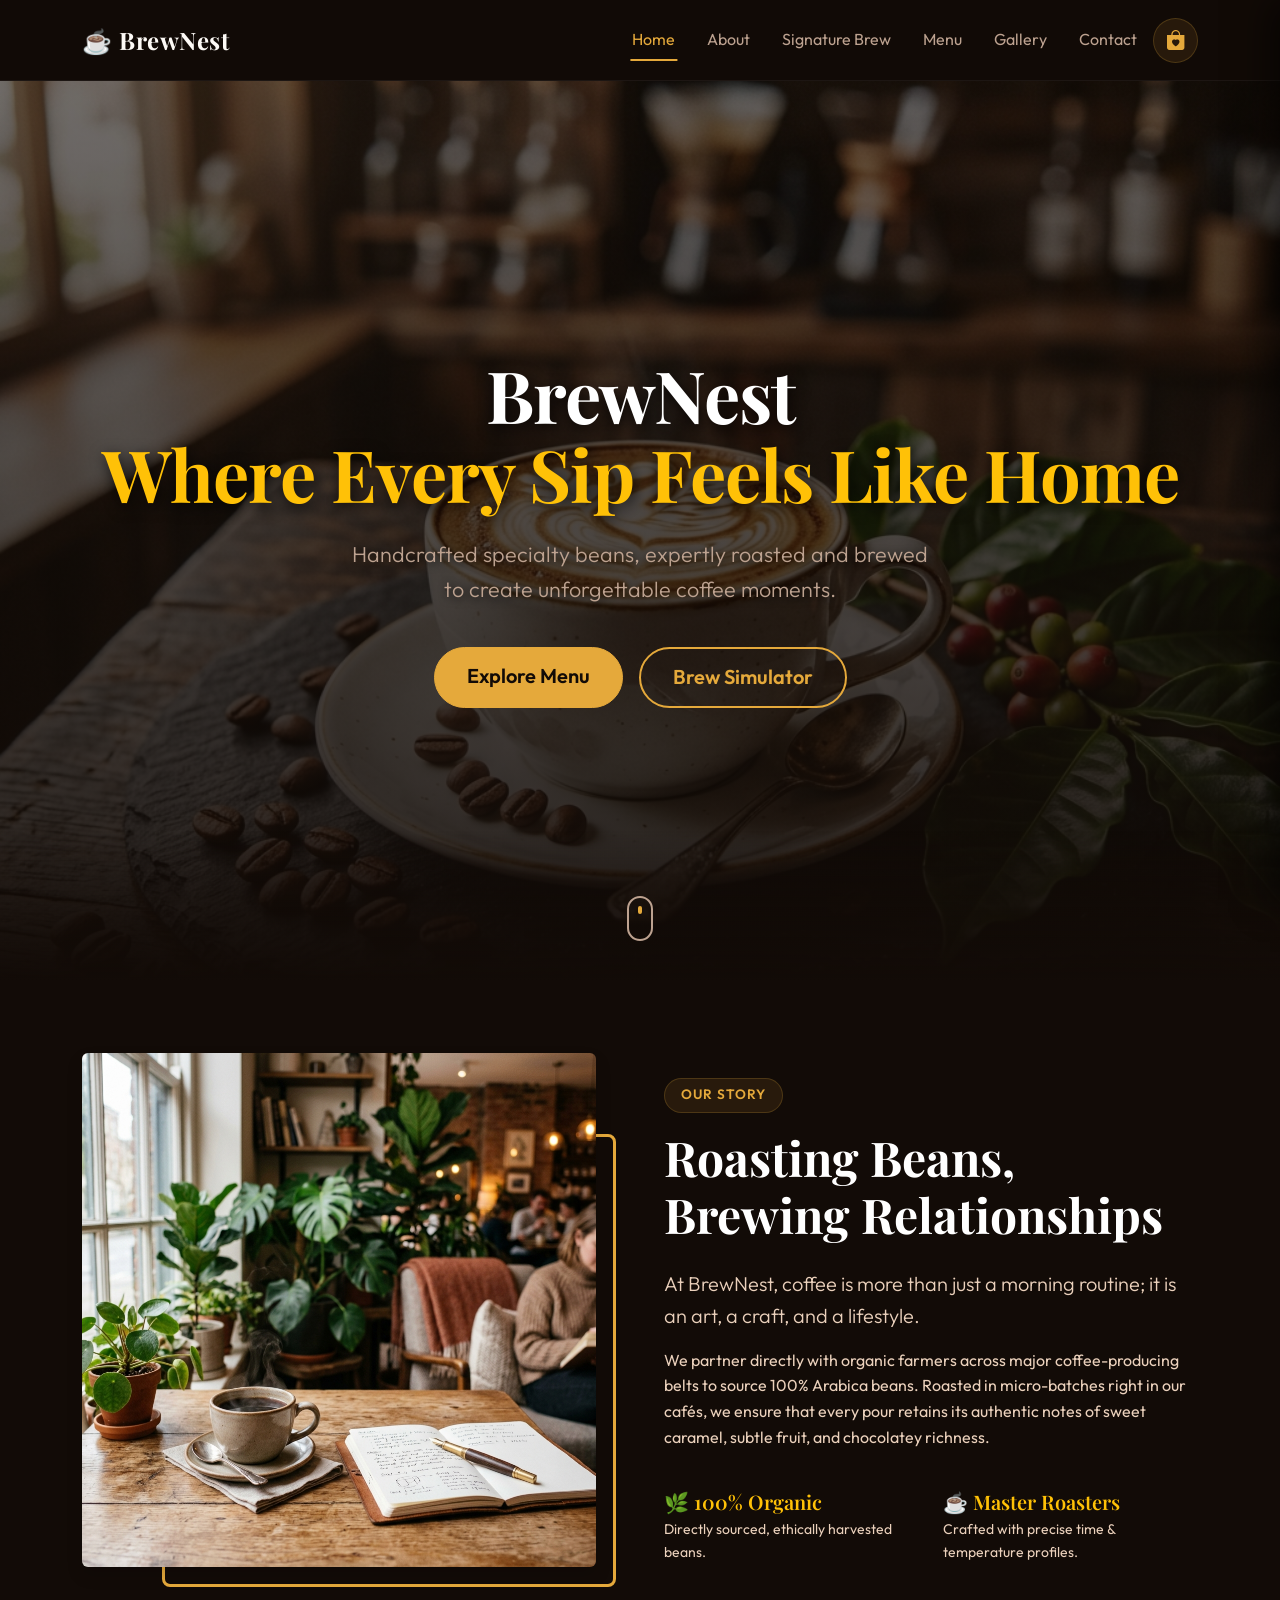
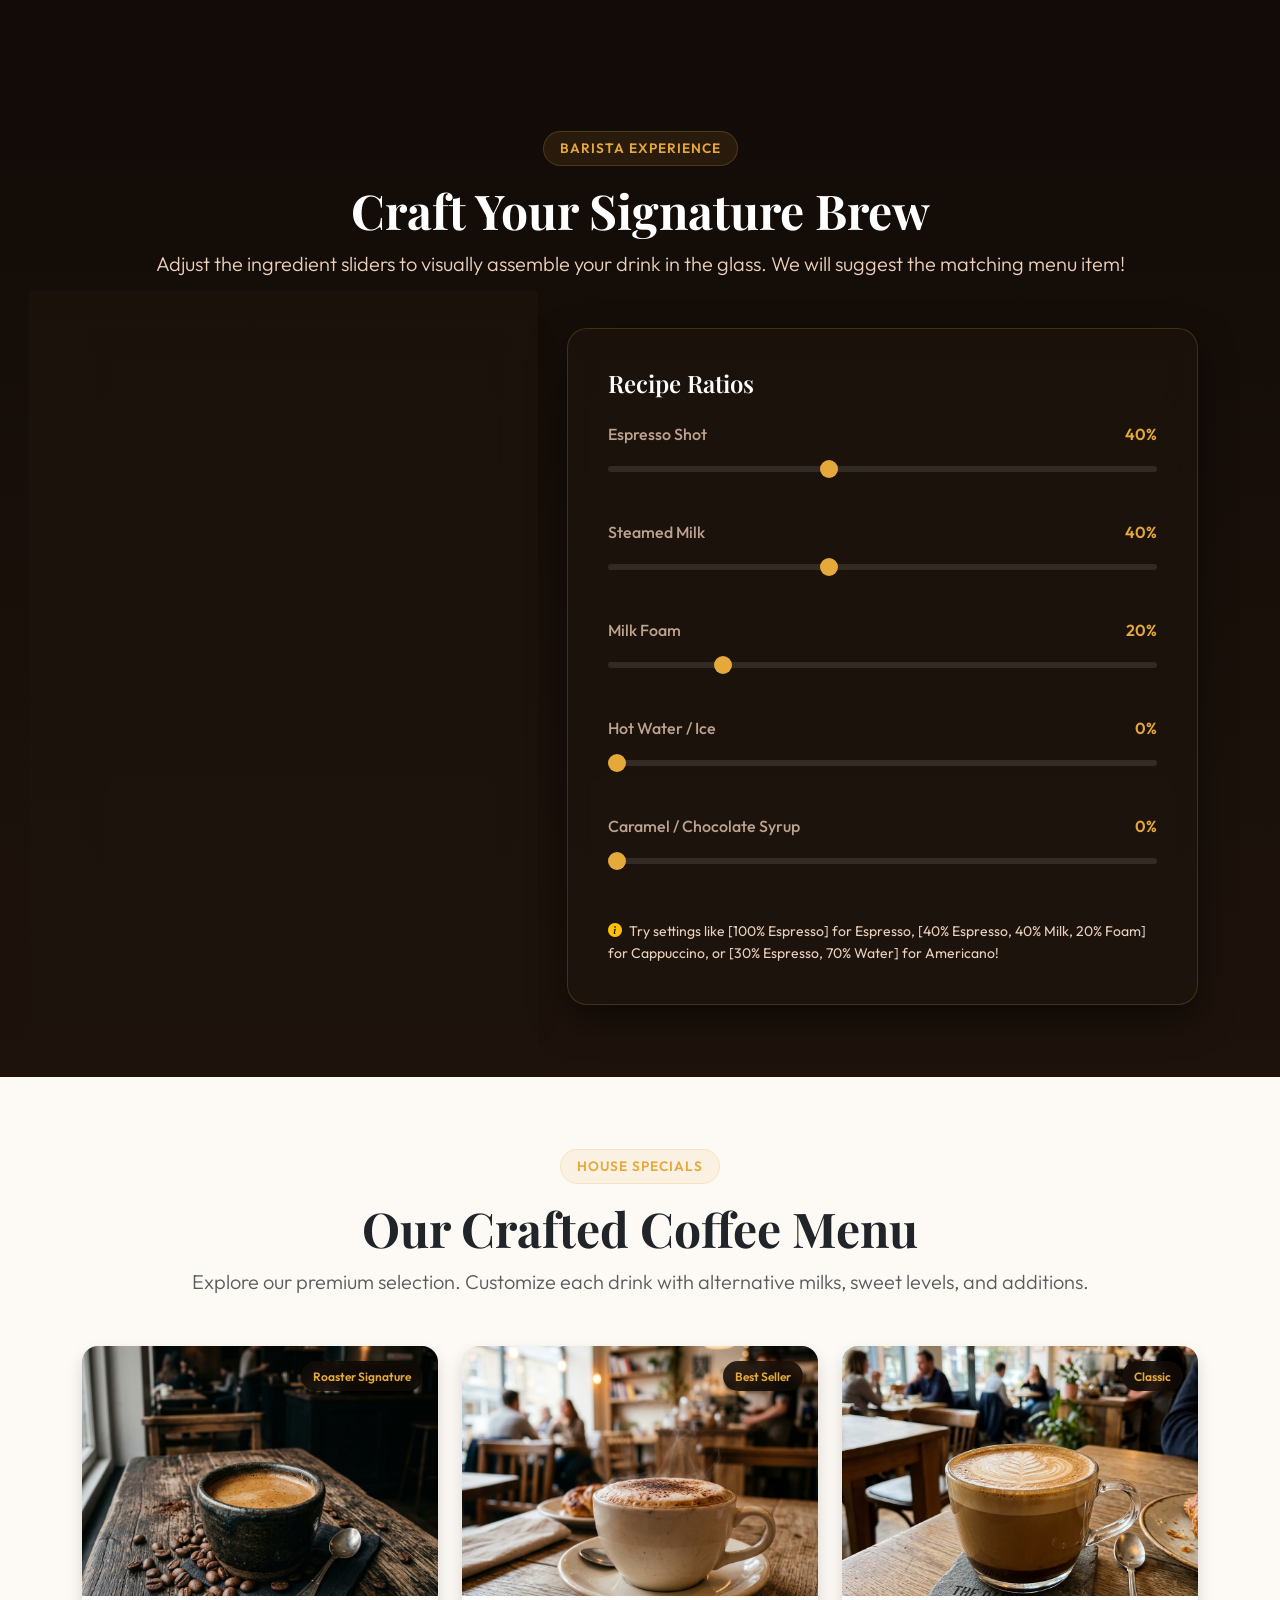
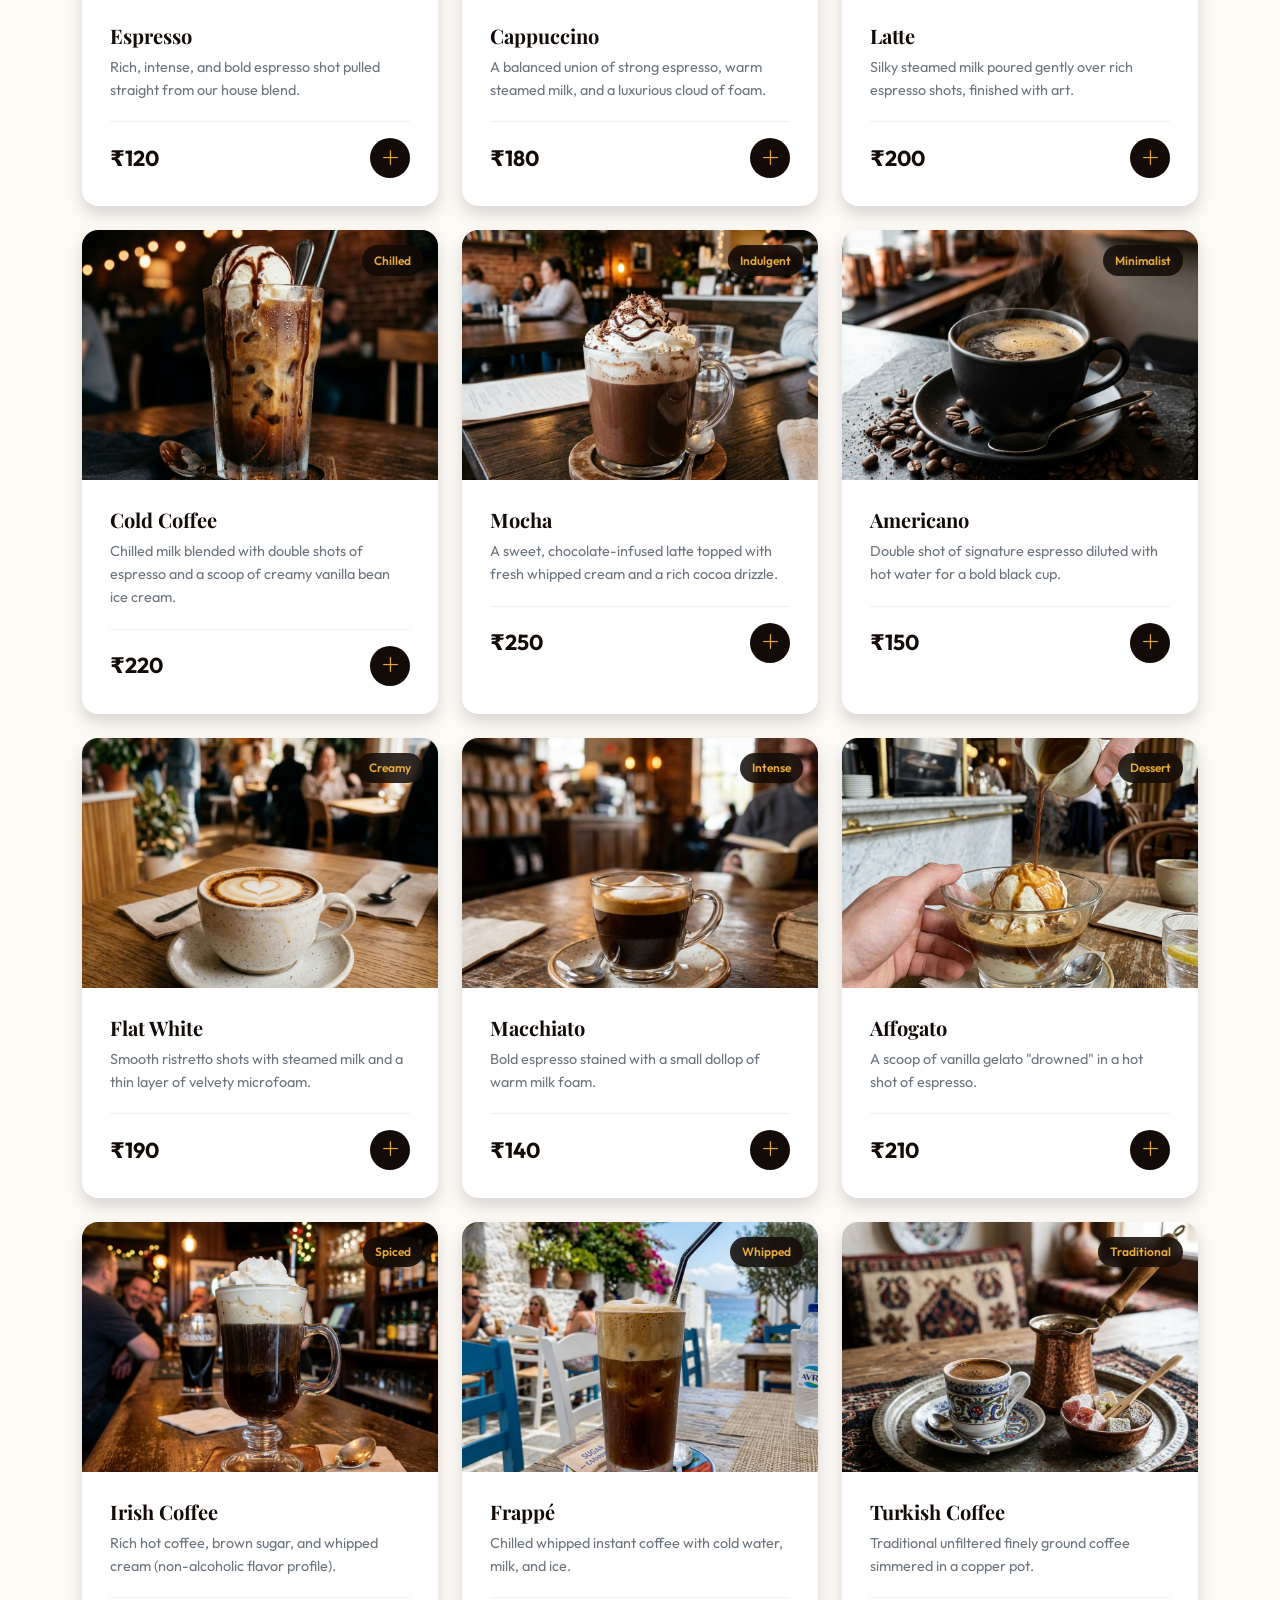
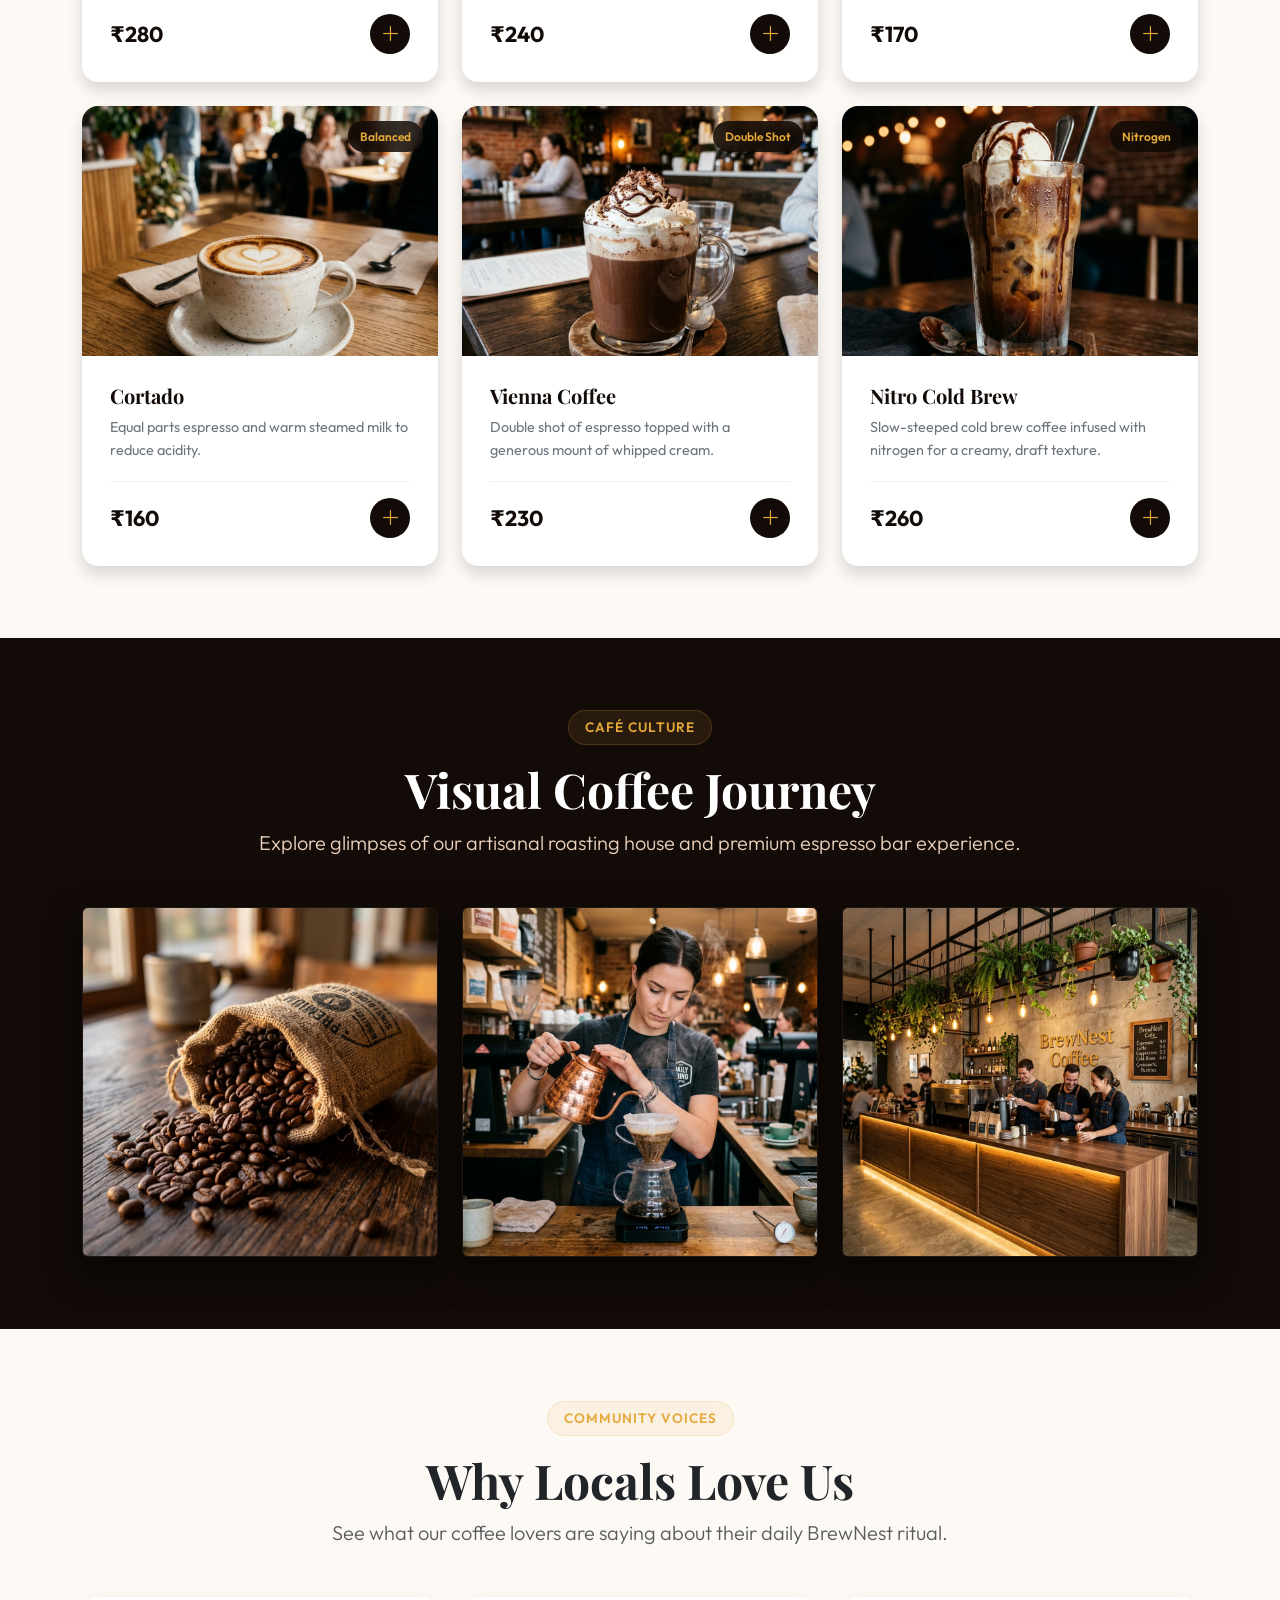
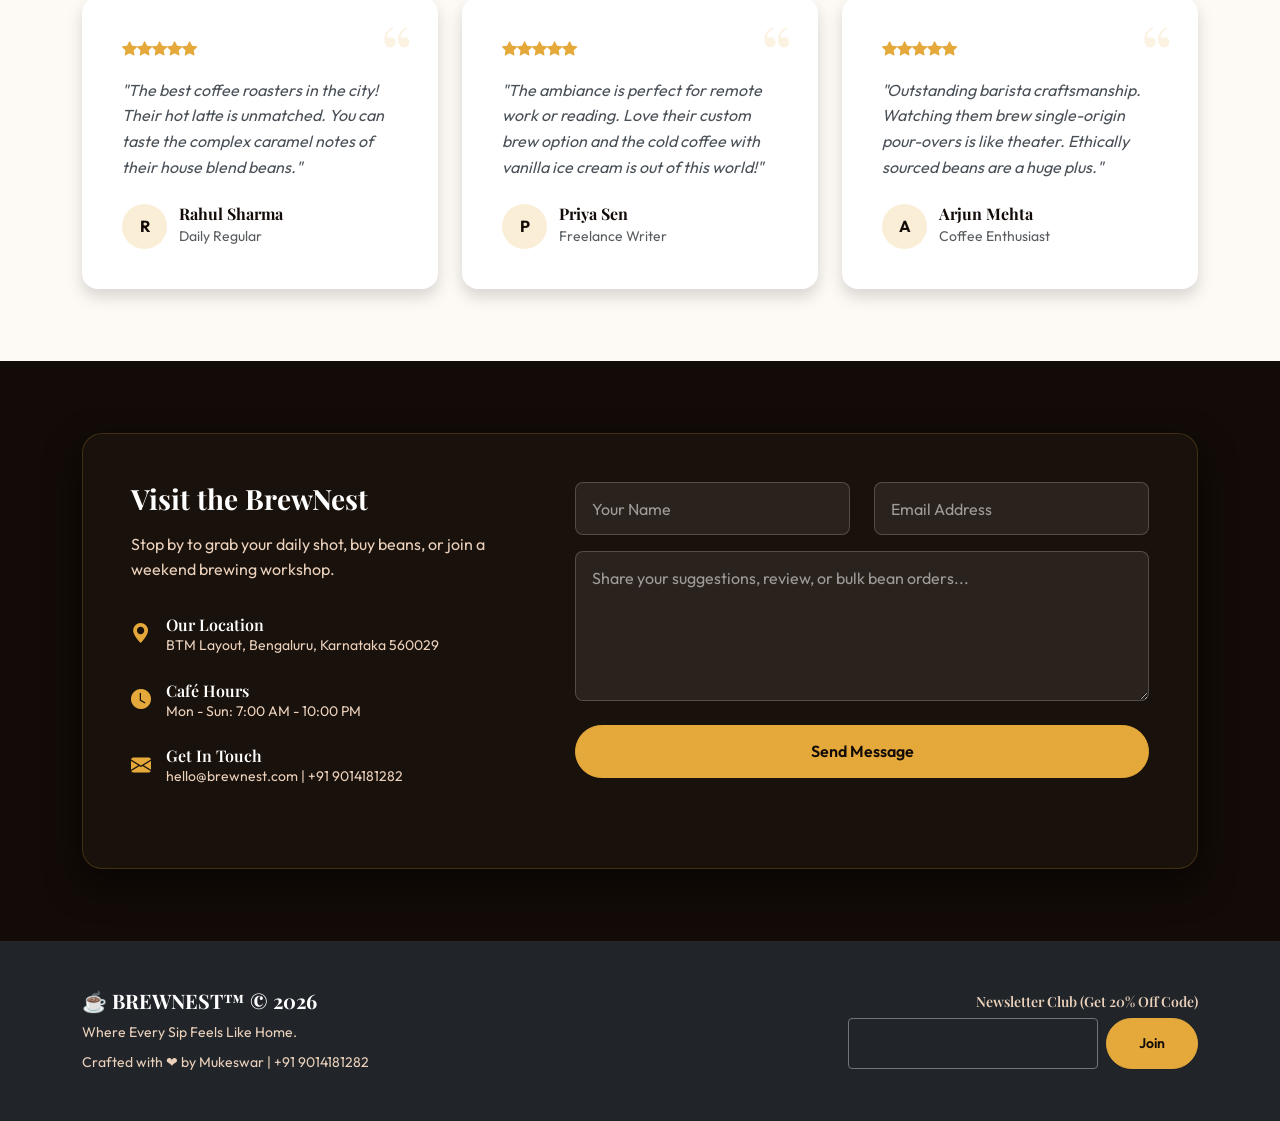
==== html/index.html @ 6720870b "Initial commit - BrewNest Coffee Website" ====
<!DOCTYPE html>
<html lang="en">
<head>
  <meta charset="UTF-8">
  <meta name="viewport" content="width=device-width, initial-scale=1.0">
  <title>BrewNest | Specialty Roasters & Café</title>
  
  <!-- Bootstrap 5 CSS -->
  <link href="https://cdn.jsdelivr.net/npm/bootstrap@5.3.3/dist/css/bootstrap.min.css" rel="stylesheet">
  <!-- Bootstrap Icons -->
  <link rel="stylesheet" href="https://cdn.jsdelivr.net/npm/bootstrap-icons@1.11.3/font/bootstrap-icons.min.css">
  <!-- Custom Stylesheet -->
  <link rel="stylesheet" href="../css/style.css">
</head>
<body>

  <!-- Navbar -->
  <nav class="navbar navbar-expand-lg navbar-dark bg-dark sticky-top" id="mainNavbar">
    <div class="container">
      <a class="navbar-brand fw-bold" href="#">☕ BrewNest</a>
      
      <div class="d-flex align-items-center gap-3 order-lg-last">
        <!-- Shopping Cart Trigger Button -->
        <button class="cart-btn-trigger" id="cart-trigger" aria-label="Open Cart">
          <i class="bi bi-bag-heart-fill fs-5"></i>
          <span class="cart-badge" id="cartCount" style="display: none;">0</span>
        </button>
        
        <button class="navbar-toggler" type="button" data-bs-toggle="collapse" data-bs-target="#navmenu" aria-controls="navmenu" aria-expanded="false" aria-label="Toggle navigation">
          <span class="navbar-toggler-icon"></span>
        </button>
      </div>

      <div class="collapse navbar-collapse" id="navmenu">
        <ul class="navbar-nav ms-auto mb-2 mb-lg-0">
          <li class="nav-item"><a class="nav-link active" href="#home">Home</a></li>
          <li class="nav-item"><a class="nav-link" href="#about">About</a></li>
          <li class="nav-item"><a class="nav-link" href="#brew-configurator">Signature Brew</a></li>
          <li class="nav-item"><a class="nav-link" href="#menu">Menu</a></li>
          <li class="nav-item"><a class="nav-link" href="#gallery">Gallery</a></li>
          <li class="nav-item"><a class="nav-link" href="#contact">Contact</a></li>
        </ul>
      </div>
    </div>
  </nav>

  <!-- Hero Section -->
  <section id="home" class="hero">
    <div class="container text-center text-white relative-z">
      <h1 class="display-2 fw-bold mb-3">BrewNest<br><span class="text-warning">Where Every Sip Feels Like Home</span></h1>
      <p class="lead">Handcrafted specialty beans, expertly roasted and brewed to create unforgettable coffee moments.</p>
      <div class="hero-ctas d-flex gap-3 justify-content-center mt-4 flex-wrap">
        <a href="#menu" class="btn btn-gold btn-lg">Explore Menu</a>
        <a href="#brew-configurator" class="btn btn-outline-gold btn-lg">Brew Simulator</a>
      </div>
    </div>
    <!-- Bottom Glow and Parallax overlay -->
    <div class="hero-overlay-gfx"></div>
    <div class="scroll-indicator">
      <div class="scroll-mouse">
        <div class="scroll-wheel"></div>
      </div>
    </div>
  </section>

  <!-- About Section -->
  <section id="about" class="py-5">
    <div class="container py-4">
      <div class="row align-items-center g-5">
        <div class="col-lg-6">
          <div class="about-img-container">
            <img src="../images/about.jpg" class="img-fluid rounded shadow" alt="Cozy Coffee Corner">
          </div>
        </div>
        <div class="col-lg-6">
          <span class="about-badge">OUR STORY</span>
          <h2 class="display-5 fw-bold text-white mb-4">Roasting Beans, Brewing Relationships</h2>
          <p class="lead text-muted">
            At BrewNest, coffee is more than just a morning routine; it is an art, a craft, and a lifestyle. 
          </p>
          <p class="text-muted">
            We partner directly with organic farmers across major coffee-producing belts to source 100% Arabica beans. Roasted in micro-batches right in our cafés, we ensure that every pour retains its authentic notes of sweet caramel, subtle fruit, and chocolatey richness.
          </p>
          <div class="row g-4 mt-2">
            <div class="col-sm-6">
              <h5 class="text-warning mb-1">🌿 100% Organic</h5>
              <p class="small text-muted mb-0">Directly sourced, ethically harvested beans.</p>
            </div>
            <div class="col-sm-6">
              <h5 class="text-warning mb-1">☕ Master Roasters</h5>
              <p class="small text-muted mb-0">Crafted with precise time & temperature profiles.</p>
            </div>
          </div>
        </div>
      </div>
    </div>
  </section>

  <!-- Interactive Brew Configurator Section -->
  <section id="brew-configurator" class="py-5">
    <div class="container py-4">
      <div class="text-center mb-5">
        <span class="about-badge">BARISTA EXPERIENCE</span>
        <h2 class="display-5 fw-bold text-white">Craft Your Signature Brew</h2>
        <p class="lead text-muted max-600 mx-auto">Adjust the ingredient sliders to visually assemble your drink in the glass. We will suggest the matching menu item!</p>
      </div>

      <div class="row align-items-center g-5">
        <!-- The visual Mug simulator -->
        <div class="col-lg-5">
          <div class="glass-panel brew-card text-center d-flex flex-column justify-content-between h-100">
            <h4 class="text-white mb-4">Visual Brew Cup</h4>
            
            <div class="cup-container">
              <div class="glass-mug">
                <!-- Liquid layers -->
                <div class="liquid-layer layer-foam" id="layerFoam"></div>
                <div class="liquid-layer layer-milk" id="layerMilk"></div>
                <div class="liquid-layer layer-espresso" id="layerEspresso"></div>
                <div class="liquid-layer layer-syrup" id="layerSyrup"></div>
                <div class="liquid-layer layer-water" id="layerWater"></div>
              </div>
              <div class="glass-handle"></div>
            </div>

            <!-- Dynamic Recommendation Box -->
            <div class="brew-feedback-box p-3 mt-4 text-start">
              <h6 class="text-warning mb-1">Recommendation: <span id="recommendedDrinkName" class="text-white">Custom Brew</span></h6>
              <p class="small text-muted mb-3" id="recommendedDrinkDesc">Mix ingredients to discover matches.</p>
              <button class="btn btn-gold btn-sm w-100" id="btnBrewAdd" disabled>Mix components to match menu</button>
            </div>
          </div>
        </div>

        <!-- The sliders -->
        <div class="col-lg-7">
          <div class="glass-panel brew-card h-100 d-flex flex-column justify-content-center">
            <h4 class="text-white mb-4">Recipe Ratios</h4>
            
            <div class="brew-sliders">
              <!-- Espresso Slider -->
              <div class="mb-4">
                <label for="sliderEspresso" class="form-label">Espresso Shot <span id="espressoVal">40%</span></label>
                <input type="range" class="brew-slider-input" id="sliderEspresso" min="0" max="100" value="40">
              </div>

              <!-- Steamed Milk Slider -->
              <div class="mb-4">
                <label for="sliderMilk" class="form-label">Steamed Milk <span id="milkVal">40%</span></label>
                <input type="range" class="brew-slider-input" id="sliderMilk" min="0" max="100" value="40">
              </div>

              <!-- Foam Slider -->
              <div class="mb-4">
                <label for="sliderFoam" class="form-label">Milk Foam <span id="foamVal">20%</span></label>
                <input type="range" class="brew-slider-input" id="sliderFoam" min="0" max="100" value="20">
              </div>

              <!-- Water Slider -->
              <div class="mb-4">
                <label for="sliderWater" class="form-label">Hot Water / Ice <span id="waterVal">0%</span></label>
                <input type="range" class="brew-slider-input" id="sliderWater" min="0" max="100" value="0">
              </div>

              <!-- Syrup Slider -->
              <div class="mb-4">
                <label for="sliderSyrup" class="form-label">Caramel / Chocolate Syrup <span id="syrupVal">0%</span></label>
                <input type="range" class="brew-slider-input" id="sliderSyrup" min="0" max="100" value="0">
              </div>
            </div>
            
            <p class="small text-muted mt-2 mb-0"><i class="bi bi-info-circle-fill text-warning me-1"></i> Try settings like [100% Espresso] for Espresso, [40% Espresso, 40% Milk, 20% Foam] for Cappuccino, or [30% Espresso, 70% Water] for Americano!</p>
          </div>
        </div>
      </div>
    </div>
  </section>

  <!-- Menu Section -->
  <section id="menu" class="py-5">
    <div class="container py-4">
      <div class="text-center mb-5">
        <span class="about-badge">HOUSE SPECIALS</span>
        <h2 class="display-5 fw-bold text-dark">Our Crafted Coffee Menu</h2>
        <p class="lead text-muted max-600 mx-auto">Explore our premium selection. Customize each drink with alternative milks, sweet levels, and additions.</p>
      </div>

      <div class="row g-4">
        <!-- Espresso -->
        <div class="col-md-6 col-lg-4">
          <div class="card menu-card shadow">
            <div class="menu-img-wrap">
              <img src="../images/espresso.jpg" alt="Espresso Shot">
              <span class="menu-card-badge">Roaster Signature</span>
            </div>
            <div class="menu-card-body">
              <h5>Espresso</h5>
              <p>Rich, intense, and bold espresso shot pulled straight from our house blend.</p>
              <div class="menu-footer">
                <span class="menu-price">₹120</span>
                <button class="btn-menu-add btn-add-cart-custom" data-drink="espresso" aria-label="Customize Espresso"><i class="bi bi-plus-lg fs-5"></i></button>
              </div>
            </div>
          </div>
        </div>

        <!-- Cappuccino -->
        <div class="col-md-6 col-lg-4">
          <div class="card menu-card shadow">
            <div class="menu-img-wrap">
              <img src="../images/cappuccino.jpg" alt="Cappuccino Cup">
              <span class="menu-card-badge">Best Seller</span>
            </div>
            <div class="menu-card-body">
              <h5>Cappuccino</h5>
              <p>A balanced union of strong espresso, warm steamed milk, and a luxurious cloud of foam.</p>
              <div class="menu-footer">
                <span class="menu-price">₹180</span>
                <button class="btn-menu-add btn-add-cart-custom" data-drink="cappuccino" aria-label="Customize Cappuccino"><i class="bi bi-plus-lg fs-5"></i></button>
              </div>
            </div>
          </div>
        </div>

        <!-- Latte -->
        <div class="col-md-6 col-lg-4">
          <div class="card menu-card shadow">
            <div class="menu-img-wrap">
              <img src="../images/latte.jpg" alt="Caffe Latte Art">
              <span class="menu-card-badge">Classic</span>
            </div>
            <div class="menu-card-body">
              <h5>Latte</h5>
              <p>Silky steamed milk poured gently over rich espresso shots, finished with art.</p>
              <div class="menu-footer">
                <span class="menu-price">₹200</span>
                <button class="btn-menu-add btn-add-cart-custom" data-drink="latte" aria-label="Customize Latte"><i class="bi bi-plus-lg fs-5"></i></button>
              </div>
            </div>
          </div>
        </div>

        <!-- Cold Coffee -->
        <div class="col-md-6 col-lg-4">
          <div class="card menu-card shadow">
            <div class="menu-img-wrap">
              <img src="../images/coldcoffee.jpg" alt="Iced Cold Coffee">
              <span class="menu-card-badge">Chilled</span>
            </div>
            <div class="menu-card-body">
              <h5>Cold Coffee</h5>
              <p>Chilled milk blended with double shots of espresso and a scoop of creamy vanilla bean ice cream.</p>
              <div class="menu-footer">
                <span class="menu-price">₹220</span>
                <button class="btn-menu-add btn-add-cart-custom" data-drink="coldcoffee" aria-label="Customize Cold Coffee"><i class="bi bi-plus-lg fs-5"></i></button>
              </div>
            </div>
          </div>
        </div>

        <!-- Mocha -->
        <div class="col-md-6 col-lg-4">
          <div class="card menu-card shadow">
            <div class="menu-img-wrap">
              <img src="../images/mocha.jpg" alt="Caffe Mocha with Cream">
              <span class="menu-card-badge">Indulgent</span>
            </div>
            <div class="menu-card-body">
              <h5>Mocha</h5>
              <p>A sweet, chocolate-infused latte topped with fresh whipped cream and a rich cocoa drizzle.</p>
              <div class="menu-footer">
                <span class="menu-price">₹250</span>
                <button class="btn-menu-add btn-add-cart-custom" data-drink="mocha" aria-label="Customize Mocha"><i class="bi bi-plus-lg fs-5"></i></button>
              </div>
            </div>
          </div>
        </div>

        <!-- Americano -->
        <div class="col-md-6 col-lg-4">
          <div class="card menu-card shadow">
            <div class="menu-img-wrap">
              <img src="../images/americano.jpg" alt="Americano Coffee Cup">
              <span class="menu-card-badge">Minimalist</span>
            </div>
            <div class="menu-card-body">
              <h5>Americano</h5>
              <p>Double shot of signature espresso diluted with hot water for a bold black cup.</p>
              <div class="menu-footer">
                <span class="menu-price">₹150</span>
                <button class="btn-menu-add btn-add-cart-custom" data-drink="americano" aria-label="Customize Americano"><i class="bi bi-plus-lg fs-5"></i></button>
              </div>
            </div>
          </div>
        </div>

        <!-- Flat White -->
        <div class="col-md-6 col-lg-4">
          <div class="card menu-card shadow">
            <div class="menu-img-wrap">
              <img src="../images/flatwhite.jpg" alt="Flat White">
              <span class="menu-card-badge">Creamy</span>
            </div>
            <div class="menu-card-body">
              <h5>Flat White</h5>
              <p>Smooth ristretto shots with steamed milk and a thin layer of velvety microfoam.</p>
              <div class="menu-footer">
                <span class="menu-price">₹190</span>
                <button class="btn-menu-add btn-add-cart-custom" data-drink="flatwhite" aria-label="Customize Flat White"><i class="bi bi-plus-lg fs-5"></i></button>
              </div>
            </div>
          </div>
        </div>

        <!-- Macchiato -->
        <div class="col-md-6 col-lg-4">
          <div class="card menu-card shadow">
            <div class="menu-img-wrap">
              <img src="../images/macchiato.jpg" alt="Macchiato">
              <span class="menu-card-badge">Intense</span>
            </div>
            <div class="menu-card-body">
              <h5>Macchiato</h5>
              <p>Bold espresso stained with a small dollop of warm milk foam.</p>
              <div class="menu-footer">
                <span class="menu-price">₹140</span>
                <button class="btn-menu-add btn-add-cart-custom" data-drink="macchiato" aria-label="Customize Macchiato"><i class="bi bi-plus-lg fs-5"></i></button>
              </div>
            </div>
          </div>
        </div>

        <!-- Affogato -->
        <div class="col-md-6 col-lg-4">
          <div class="card menu-card shadow">
            <div class="menu-img-wrap">
              <img src="../images/affogato.jpg" alt="Affogato">
              <span class="menu-card-badge">Dessert</span>
            </div>
            <div class="menu-card-body">
              <h5>Affogato</h5>
              <p>A scoop of vanilla gelato "drowned" in a hot shot of espresso.</p>
              <div class="menu-footer">
                <span class="menu-price">₹210</span>
                <button class="btn-menu-add btn-add-cart-custom" data-drink="affogato" aria-label="Customize Affogato"><i class="bi bi-plus-lg fs-5"></i></button>
              </div>
            </div>
          </div>
        </div>

        <!-- Irish Coffee -->
        <div class="col-md-6 col-lg-4">
          <div class="card menu-card shadow">
            <div class="menu-img-wrap">
              <img src="../images/irishcoffee.jpg" alt="Irish Coffee">
              <span class="menu-card-badge">Spiced</span>
            </div>
            <div class="menu-card-body">
              <h5>Irish Coffee</h5>
              <p>Rich hot coffee, brown sugar, and whipped cream (non-alcoholic flavor profile).</p>
              <div class="menu-footer">
                <span class="menu-price">₹280</span>
                <button class="btn-menu-add btn-add-cart-custom" data-drink="irishcoffee" aria-label="Customize Irish Coffee"><i class="bi bi-plus-lg fs-5"></i></button>
              </div>
            </div>
          </div>
        </div>

        <!-- Frappé -->
        <div class="col-md-6 col-lg-4">
          <div class="card menu-card shadow">
            <div class="menu-img-wrap">
              <img src="../images/frappe.jpg" alt="Frappé">
              <span class="menu-card-badge">Whipped</span>
            </div>
            <div class="menu-card-body">
              <h5>Frappé</h5>
              <p>Chilled whipped instant coffee with cold water, milk, and ice.</p>
              <div class="menu-footer">
                <span class="menu-price">₹240</span>
                <button class="btn-menu-add btn-add-cart-custom" data-drink="frappe" aria-label="Customize Frappé"><i class="bi bi-plus-lg fs-5"></i></button>
              </div>
            </div>
          </div>
        </div>

        <!-- Turkish Coffee -->
        <div class="col-md-6 col-lg-4">
          <div class="card menu-card shadow">
            <div class="menu-img-wrap">
              <img src="../images/turkishcoffee.jpg" alt="Turkish Coffee">
              <span class="menu-card-badge">Traditional</span>
            </div>
            <div class="menu-card-body">
              <h5>Turkish Coffee</h5>
              <p>Traditional unfiltered finely ground coffee simmered in a copper pot.</p>
              <div class="menu-footer">
                <span class="menu-price">₹170</span>
                <button class="btn-menu-add btn-add-cart-custom" data-drink="turkishcoffee" aria-label="Customize Turkish Coffee"><i class="bi bi-plus-lg fs-5"></i></button>
              </div>
            </div>
          </div>
        </div>

        <!-- Cortado -->
        <div class="col-md-6 col-lg-4">
          <div class="card menu-card shadow">
            <div class="menu-img-wrap">
              <img src="../images/cortado.jpg" alt="Cortado">
              <span class="menu-card-badge">Balanced</span>
            </div>
            <div class="menu-card-body">
              <h5>Cortado</h5>
              <p>Equal parts espresso and warm steamed milk to reduce acidity.</p>
              <div class="menu-footer">
                <span class="menu-price">₹160</span>
                <button class="btn-menu-add btn-add-cart-custom" data-drink="cortado" aria-label="Customize Cortado"><i class="bi bi-plus-lg fs-5"></i></button>
              </div>
            </div>
          </div>
        </div>

        <!-- Vienna Coffee -->
        <div class="col-md-6 col-lg-4">
          <div class="card menu-card shadow">
            <div class="menu-img-wrap">
              <img src="../images/viennacoffee.jpg" alt="Vienna Coffee">
              <span class="menu-card-badge">Double Shot</span>
            </div>
            <div class="menu-card-body">
              <h5>Vienna Coffee</h5>
              <p>Double shot of espresso topped with a generous mount of whipped cream.</p>
              <div class="menu-footer">
                <span class="menu-price">₹230</span>
                <button class="btn-menu-add btn-add-cart-custom" data-drink="viennacoffee" aria-label="Customize Vienna Coffee"><i class="bi bi-plus-lg fs-5"></i></button>
              </div>
            </div>
          </div>
        </div>

        <!-- Nitro Cold Brew -->
        <div class="col-md-6 col-lg-4">
          <div class="card menu-card shadow">
            <div class="menu-img-wrap">
              <img src="../images/nitrocoldbrew.jpg" alt="Nitro Cold Brew">
              <span class="menu-card-badge">Nitrogen</span>
            </div>
            <div class="menu-card-body">
              <h5>Nitro Cold Brew</h5>
              <p>Slow-steeped cold brew coffee infused with nitrogen for a creamy, draft texture.</p>
              <div class="menu-footer">
                <span class="menu-price">₹260</span>
                <button class="btn-menu-add btn-add-cart-custom" data-drink="nitrocoldbrew" aria-label="Customize Nitro Cold Brew"><i class="bi bi-plus-lg fs-5"></i></button>
              </div>
            </div>
          </div>
        </div>
      </div>
    </div>
  </section>

  <!-- Gallery Section -->
  <section id="gallery" class="py-5">
    <div class="container py-4">
      <div class="text-center mb-5">
        <span class="about-badge">CAFÉ CULTURE</span>
        <h2 class="display-5 fw-bold text-white">Visual Coffee Journey</h2>
        <p class="lead text-muted max-600 mx-auto">Explore glimpses of our artisanal roasting house and premium espresso bar experience.</p>
      </div>

      <div class="row g-4 gallery-grid">
        <div class="col-md-4">
          <img src="../images/g1.jpg" class="img-fluid rounded" alt="Fresh Roasted Coffee Beans" data-index="0">
        </div>
        <div class="col-md-4">
          <img src="../images/g2.jpg" class="img-fluid rounded" alt="Barista Hand Drip Pour-over" data-index="1">
        </div>
        <div class="col-md-4">
          <img src="../images/g3.jpg" class="img-fluid rounded" alt="Specialty Café Modern Counter" data-index="2">
        </div>
      </div>
    </div>
  </section>

  <!-- Testimonials Section -->
  <section class="py-5 testimonials">
    <div class="container py-4">
      <div class="text-center mb-5">
        <span class="about-badge">COMMUNITY VOICES</span>
        <h2 class="display-5 fw-bold text-dark">Why Locals Love Us</h2>
        <p class="lead text-muted max-600 mx-auto">See what our coffee lovers are saying about their daily BrewNest ritual.</p>
      </div>

      <div class="row g-4">
        <!-- Review 1 -->
        <div class="col-md-4">
          <div class="card review-card shadow">
            <div class="review-stars">
              <i class="bi bi-star-fill"></i><i class="bi bi-star-fill"></i><i class="bi bi-star-fill"></i><i class="bi bi-star-fill"></i><i class="bi bi-star-fill"></i>
            </div>
            <p>"The best coffee roasters in the city! Their hot latte is unmatched. You can taste the complex caramel notes of their house blend beans."</p>
            <div class="review-author">
              <div class="review-avatar">R</div>
              <div>
                <h6>Rahul Sharma</h6>
                <span class="small text-muted">Daily Regular</span>
              </div>
            </div>
          </div>
        </div>

        <!-- Review 2 -->
        <div class="col-md-4">
          <div class="card review-card shadow">
            <div class="review-stars">
              <i class="bi bi-star-fill"></i><i class="bi bi-star-fill"></i><i class="bi bi-star-fill"></i><i class="bi bi-star-fill"></i><i class="bi bi-star-fill"></i>
            </div>
            <p>"The ambiance is perfect for remote work or reading. Love their custom brew option and the cold coffee with vanilla ice cream is out of this world!"</p>
            <div class="review-author">
              <div class="review-avatar">P</div>
              <div>
                <h6>Priya Sen</h6>
                <span class="small text-muted">Freelance Writer</span>
              </div>
            </div>
          </div>
        </div>

        <!-- Review 3 -->
        <div class="col-md-4">
          <div class="card review-card shadow">
            <div class="review-stars">
              <i class="bi bi-star-fill"></i><i class="bi bi-star-fill"></i><i class="bi bi-star-fill"></i><i class="bi bi-star-fill"></i><i class="bi bi-star-fill"></i>
            </div>
            <p>"Outstanding barista craftsmanship. Watching them brew single-origin pour-overs is like theater. Ethically sourced beans are a huge plus."</p>
            <div class="review-author">
              <div class="review-avatar">A</div>
              <div>
                <h6>Arjun Mehta</h6>
                <span class="small text-muted">Coffee Enthusiast</span>
              </div>
            </div>
          </div>
        </div>
      </div>
    </div>
  </section>

  <!-- Contact Section -->
  <section id="contact" class="py-5">
    <div class="container py-4">
      <div class="glass-panel contact-card">
        <div class="row g-5">
          <!-- Information Column -->
          <div class="col-lg-5">
            <h3 class="text-white fw-bold mb-3">Visit the BrewNest</h3>
            <p class="text-muted">Stop by to grab your daily shot, buy beans, or join a weekend brewing workshop.</p>
            
            <ul class="contact-info-list">
              <li>
                <i class="bi bi-geo-alt-fill"></i>
                <div>
                  <h6 class="text-white mb-0">Our Location</h6>
                  <p class="small">BTM Layout, Bengaluru, Karnataka 560029</p>
                </div>
              </li>
              <li>
                <i class="bi bi-clock-fill"></i>
                <div>
                  <h6 class="text-white mb-0">Café Hours</h6>
                  <p class="small">Mon - Sun: 7:00 AM - 10:00 PM</p>
                </div>
              </li>
              <li>
                <i class="bi bi-envelope-fill"></i>
                <div>
                  <h6 class="text-white mb-0">Get In Touch</h6>
                  <p class="small">hello@brewnest.com | +91 9014181282</p>
                </div>
              </li>
            </ul>
          </div>

          <!-- Form Column -->
          <div class="col-lg-7">
            <form id="contactForm" class="contact-form">
              <div class="row">
                <div class="col-md-6 mb-3">
                  <input type="text" class="form-control" id="contactName" placeholder="Your Name" required>
                </div>
                <div class="col-md-6 mb-3">
                  <input type="email" class="form-control" id="contactEmail" placeholder="Email Address" required>
                </div>
                <div class="col-12 mb-4">
                  <textarea class="form-control" id="contactMsg" rows="5" placeholder="Share your suggestions, review, or bulk bean orders..." required></textarea>
                </div>
                <div class="col-12">
                  <button type="submit" class="btn btn-gold w-100">Send Message</button>
                </div>
              </div>
            </form>
        </div>
      </div>
    </div>
  </section>

  <!-- Footer -->
  <footer class="bg-dark text-white py-5">
    <div class="container">
      <div class="row g-4 align-items-center justify-content-between">
        <div class="col-md-6 text-center text-md-start">
          <h5 class="fw-bold mb-2">☕ BREWNEST™ © 2026</h5>
          <p class="small text-muted mb-2">Where Every Sip Feels Like Home.</p>
          <p class="small text-muted mb-0">Crafted with ❤️ by Mukeswar | +91 9014181282</p>
        </div>
        
        <div class="col-md-6 text-center text-md-end">
          <h6 class="small text-muted mb-2">Newsletter Club (Get 20% Off Code)</h6>
          <form id="newsletterForm" class="d-flex gap-2 justify-content-center justify-content-md-end">
            <input type="email" class="form-control form-control-sm bg-transparent text-white border-secondary" placeholder="Enter email" style="max-width: 250px;" required>
            <button class="btn btn-gold btn-sm" type="submit">Join</button>
          </form>
        </div>
      </div>
    </div>
  </footer>

  <!-- SHOPPING CART SLIDE DRAWER -->
  <div class="cart-drawer-backdrop" id="cartBackdrop"></div>
  <div class="cart-drawer" id="cartDrawer">
    <div class="cart-header">
      <h4>Order Tray</h4>
      <button class="cart-close-btn" id="cartClose" aria-label="Close Order Tray">✕</button>
    </div>
    
    <!-- Items container -->
    <div class="cart-body" id="cartItems">
      <!-- Generated dynamically by script.js -->
    </div>
    
    <!-- Totals and checkout -->
    <div class="cart-footer">
      <div class="cart-total-row">
        <span>Subtotal</span>
        <span id="cartSubtotal">₹0</span>
      </div>
      <div class="cart-total-row">
        <span>Coupon Discount</span>
        <span id="cartDiscount" class="text-success">-₹0</span>
      </div>
      
      <!-- Promo code entry -->
      <div class="cart-coupon-wrap">
        <input type="text" class="cart-coupon-input" id="couponInput" placeholder="Promo Code (HAVEN20)">
        <button class="btn-apply-coupon" id="btnApplyCoupon">Apply</button>
      </div>

      <div class="cart-total-row grand-total">
        <span>Total Amount</span>
        <span id="cartGrandTotal">₹0</span>
      </div>

      <button class="cart-checkout-btn mt-3" id="btnCheckout" disabled>
        Place Order <i class="bi bi-arrow-right-short"></i>
      </button>
    </div>
  </div>

  <!-- DRINK CUSTOMIZATION BOOTSTRAP MODAL -->
  <div class="modal fade" id="drinkCustomizerModal" tabindex="-1" aria-labelledby="customizerModalLabel" aria-hidden="true">
    <div class="modal-dialog modal-dialog-centered">
      <div class="modal-content custom-modal">
        <div class="modal-header custom-modal-header">
          <h5 class="modal-title font-serif" id="customizerModalLabel">Customize Your Drink</h5>
          <button type="button" class="btn-close btn-close-white" data-bs-dismiss="modal" aria-label="Close"></button>
        </div>
        <div class="modal-body custom-modal-body">
          
          <!-- Drink Preview -->
          <div class="modal-drink-preview">
            <img src="" id="modalDrinkImg" alt="Drink Preview">
            <div>
              <h4 id="modalDrinkName" class="text-white mb-1">Drink Name</h4>
              <p id="modalDrinkDesc" class="small text-muted mb-0">Description goes here.</p>
            </div>
          </div>

          <!-- Milk Selection -->
          <div class="customization-section">
            <h7>Milk Base</h7>
            <div class="option-pill-group">
              <div class="option-pill">
                <input type="radio" name="milkType" id="milkWhole" value="whole" checked>
                <label for="milkWhole">Whole Milk</label>
              </div>
              <div class="option-pill">
                <input type="radio" name="milkType" id="milkOat" value="oat">
                <label for="milkOat">Oat Milk (+₹40)</label>
              </div>
              <div class="option-pill">
                <input type="radio" name="milkType" id="milkAlmond" value="almond">
                <label for="milkAlmond">Almond (+₹40)</label>
              </div>
            </div>
          </div>

          <!-- Sweetness Selection -->
          <div class="customization-section">
            <h7>Sweetness Level</h7>
            <div class="option-pill-group">
              <div class="option-pill">
                <input type="radio" name="sweetness" id="sweetNone" value="unsweetened">
                <label for="sweetNone">Unsweetened</label>
              </div>
              <div class="option-pill">
                <input type="radio" name="sweetness" id="sweetMedium" value="medium" checked>
                <label for="sweetMedium">Medium</label>
              </div>
              <div class="option-pill">
                <input type="radio" name="sweetness" id="sweetExtra" value="extra sweet">
                <label for="sweetExtra">Extra Sweet</label>
              </div>
            </div>
          </div>

          <!-- Addons -->
          <div class="customization-section">
            <h7>Additions</h7>
            <label class="option-checkbox-row" for="addonEspresso">
              <span>Extra Espresso Shot (+₹50)</span>
              <input type="checkbox" id="addonEspresso" class="custom-addon">
            </label>
            <label class="option-checkbox-row" for="addonCream">
              <span>Whipped Cream (+₹30)</span>
              <input type="checkbox" id="addonCream" class="custom-addon">
            </label>
            <label class="option-checkbox-row" for="addonDrizzle">
              <span>Caramel Drizzle (+₹20)</span>
              <input type="checkbox" id="addonDrizzle" class="custom-addon">
            </label>
          </div>

          <!-- Quantity Selection -->
          <div class="customization-section d-flex justify-content-between align-items-center border-top border-secondary pt-3 mt-3">
            <h7 class="mb-0">Quantity</h7>
            <div class="d-flex align-items-center gap-3">
              <button type="button" class="qty-btn" id="btnModalMinus">-</button>
              <span id="modalQty" class="fw-bold fs-5">1</span>
              <button type="button" class="qty-btn" id="btnModalPlus">+</button>
            </div>
          </div>

        </div>
        <div class="modal-footer custom-modal-footer">
          <div class="w-100 d-flex align-items-center justify-content-between">
            <span class="fs-4 fw-bold text-white" id="modalDrinkPrice">₹0</span>
            <button type="button" class="btn btn-gold px-4" id="btnConfirmAdd">Add to Order</button>
          </div>
        </div>
      </div>
    </div>
  </div>

  <!-- GALLERY LIGHTBOX MODAL -->
  <div class="lightbox-modal" id="lightboxModal">
    <div class="lightbox-content">
      <button class="lightbox-close" aria-label="Close Lightbox">✕</button>
      <button class="lightbox-nav-btn lightbox-prev" aria-label="Previous Image">⏴</button>
      <img src="" class="lightbox-img" alt="Enlarged Image">
      <button class="lightbox-nav-btn lightbox-next" aria-label="Next Image">⏵</button>
    </div>
  </div>

  <!-- Bootstrap 5 Bundle JS -->
  <script src="https://cdn.jsdelivr.net/npm/bootstrap@5.3.3/dist/js/bootstrap.bundle.min.js"></script>
  <!-- Custom JS -->
  <script src="../js/script.js"></script>
</body>
</html>
---- css/style.css ----
/* Import Fonts */
@import url('https://fonts.googleapis.com/css2?family=Outfit:wght@300;400;500;600;700&family=Playfair+Display:ital,wght@0,400;0,600;0,700;1,400&display=swap');

/* CSS Variables for Premium Design System */
:root {
  --color-primary: #e5a93b;      /* Warm Gold */
  --color-primary-dark: #b8832a; /* Darker Gold for hover states */
  --color-bg-dark: #120b07;      /* Deep Coffee bean black */
  --color-bg-card: #1d140e;      /* Roasted dark brown */
  --color-bg-light: #fdfaf6;     /* Creamy oat milk white */
  --color-text-dark: #120b07;    /* Slate/Dark brown for light sections */
  --color-text-light: #fdfaf6;   /* Creamy white for dark sections */
  --color-text-muted: #bda290;   /* Muted roasted brown text */
  --color-glass-bg: rgba(29, 20, 14, 0.7);
  --color-glass-border: rgba(229, 169, 59, 0.2);
  --font-serif: 'Playfair Display', Georgia, serif;
  --font-sans: 'Outfit', system-ui, -apple-system, sans-serif;
  --transition-smooth: all 0.4s cubic-bezier(0.16, 1, 0.3, 1);
  --box-shadow-premium: 0 15px 35px rgba(0, 0, 0, 0.5);
  --box-shadow-glow: 0 0 20px rgba(229, 169, 59, 0.35);
}

/* Base Reset & Typography */
* {
  margin: 0;
  padding: 0;
  box-sizing: border-box;
  scroll-behavior: smooth;
}

body {
  font-family: var(--font-sans);
  background-color: var(--color-bg-dark);
  color: var(--color-text-light);
  overflow-x: hidden;
  line-height: 1.6;
}

h1, h2, h3, h4, h5, h6, .font-serif {
  font-family: var(--font-serif);
  font-weight: 600;
}

/* Glassmorphism Classes */
.glass-panel {
  background: var(--color-glass-bg);
  backdrop-filter: blur(12px);
  -webkit-backdrop-filter: blur(12px);
  border: 1px solid var(--color-glass-border);
}

/* Navbar Upgrades */
.navbar {
  transition: var(--transition-smooth);
  padding: 1rem 0;
  border-bottom: 1px solid rgba(255, 255, 255, 0.05);
  background: rgba(18, 11, 7, 0.95) !important;
}

.navbar.scrolled {
  background: rgba(18, 11, 7, 0.85) !important;
  backdrop-filter: blur(20px);
  -webkit-backdrop-filter: blur(20px);
  padding: 0.6rem 0;
  border-bottom: 1px solid var(--color-glass-border);
  box-shadow: 0 10px 30px rgba(0, 0, 0, 0.3);
}

.navbar-brand {
  font-family: var(--font-serif);
  font-size: 1.5rem;
  letter-spacing: 0.5px;
  color: var(--color-text-light) !important;
}

.navbar-brand span {
  color: var(--color-primary);
}

.nav-link {
  color: var(--color-text-muted) !important;
  font-weight: 400;
  margin: 0 0.5rem;
  position: relative;
  transition: var(--transition-smooth);
}

.nav-link:hover, .nav-link.active {
  color: var(--color-primary) !important;
}

.nav-link::after {
  content: '';
  position: absolute;
  width: 0;
  height: 2px;
  bottom: 0;
  left: 50%;
  background-color: var(--color-primary);
  transition: var(--transition-smooth);
  transform: translateX(-50%);
}

.nav-link:hover::after, .nav-link.active::after {
  width: 80%;
}

/* Cart Toggle Button */
.cart-btn-trigger {
  position: relative;
  background: rgba(229, 169, 59, 0.1);
  border: 1px solid var(--color-glass-border);
  color: var(--color-primary);
  width: 45px;
  height: 45px;
  border-radius: 50%;
  display: flex;
  align-items: center;
  justify-content: center;
  cursor: pointer;
  transition: var(--transition-smooth);
  outline: none;
}

.cart-btn-trigger:hover {
  background: var(--color-primary);
  color: var(--color-bg-dark);
  box-shadow: var(--box-shadow-glow);
  transform: scale(1.05);
}

.cart-badge {
  position: absolute;
  top: -5px;
  right: -5px;
  background: #ff3333;
  color: white;
  border-radius: 50%;
  width: 20px;
  height: 20px;
  font-size: 11px;
  font-weight: bold;
  display: flex;
  align-items: center;
  justify-content: center;
  box-shadow: 0 2px 5px rgba(0, 0, 0, 0.3);
  animation: popBadge 0.3s ease-out;
}

@keyframes popBadge {
  0% { transform: scale(0); }
  80% { transform: scale(1.2); }
  100% { transform: scale(1); }
}

/* Hero Section */
.hero {
  position: relative;
  height: 100vh;
  background: linear-gradient(rgba(18, 11, 7, 0.6), rgba(18, 11, 7, 0.9)), url("../images/hero.jpg") center/cover no-repeat;
  display: flex;
  align-items: center;
  justify-content: center;
  overflow: hidden;
}

.hero-overlay-gfx {
  position: absolute;
  bottom: 0;
  left: 0;
  width: 100%;
  height: 150px;
  background: linear-gradient(to top, var(--color-bg-dark), transparent);
  z-index: 2;
}

.hero h1 {
  font-size: 4.5rem;
  font-weight: 700;
  letter-spacing: -1px;
  line-height: 1.1;
  text-shadow: 2px 4px 15px rgba(0, 0, 0, 0.8);
  opacity: 0;
  transform: translateY(30px);
  animation: fadeInUp 1s cubic-bezier(0.16, 1, 0.3, 1) forwards;
}

.hero p {
  font-size: 1.35rem;
  color: var(--color-text-muted);
  max-width: 600px;
  margin: 1.5rem auto 2.5rem;
  text-shadow: 1px 2px 8px rgba(0, 0, 0, 0.8);
  opacity: 0;
  transform: translateY(30px);
  animation: fadeInUp 1s cubic-bezier(0.16, 1, 0.3, 1) 0.2s forwards;
}

.hero-ctas {
  opacity: 0;
  transform: translateY(30px);
  animation: fadeInUp 1s cubic-bezier(0.16, 1, 0.3, 1) 0.4s forwards;
}

/* Buttons styling */
.btn-gold {
  background: var(--color-primary);
  color: var(--color-bg-dark);
  font-weight: 600;
  padding: 0.85rem 2rem;
  border-radius: 50px;
  border: 1px solid var(--color-primary);
  transition: var(--transition-smooth);
}

.btn-gold:hover {
  background: var(--color-primary-dark);
  border-color: var(--color-primary-dark);
  color: var(--color-bg-dark);
  transform: translateY(-3px);
  box-shadow: var(--box-shadow-glow);
}

.btn-outline-gold {
  background: transparent;
  color: var(--color-primary);
  font-weight: 600;
  padding: 0.85rem 2rem;
  border-radius: 50px;
  border: 2px solid var(--color-primary);
  transition: var(--transition-smooth);
}

.btn-outline-gold:hover {
  background: rgba(229, 169, 59, 0.1);
  color: var(--color-primary);
  transform: translateY(-3px);
}

/* Scroll Down Mouse Indicator */
.scroll-indicator {
  position: absolute;
  bottom: 40px;
  left: 50%;
  transform: translateX(-50%);
  z-index: 3;
  opacity: 0;
  animation: fadeIn 2s ease-in 1s forwards;
}

.scroll-mouse {
  width: 26px;
  height: 45px;
  border: 2px solid var(--color-text-muted);
  border-radius: 20px;
  position: relative;
  display: flex;
  justify-content: center;
}

.scroll-wheel {
  width: 4px;
  height: 8px;
  background-color: var(--color-primary);
  border-radius: 2px;
  position: absolute;
  top: 8px;
  animation: scrollAnim 1.6s infinite ease-in-out;
}

@keyframes scrollAnim {
  0% { transform: translateY(0); opacity: 1; }
  100% { transform: translateY(15px); opacity: 0; }
}
/* About Section */
#about {
  background-color: var(--color-bg-dark);
  padding: 8rem 0;
  position: relative;
}

#about p {
  color: #ebd1bc !important; /* Lighter warm peach-cream for high visibility */
}
.about-img-container {
  position: relative;
  padding-right: 20px;
  padding-bottom: 20px;
}

.about-img-container::before {
  content: '';
  position: absolute;
  bottom: 0;
  right: 0;
  width: 85%;
  height: 85%;
  border: 3px solid var(--color-primary);
  border-radius: 8px;
  z-index: 1;
}

.about-img-container img {
  position: relative;
  z-index: 2;
  border-radius: 8px;
  box-shadow: var(--box-shadow-premium);
  transition: var(--transition-smooth);
}

.about-img-container img:hover {
  transform: translate(-5px, -5px);
}

.about-badge {
  display: inline-block;
  background: rgba(229, 169, 59, 0.1);
  color: var(--color-primary);
  padding: 0.35rem 1rem;
  border-radius: 50px;
  font-size: 0.85rem;
  font-weight: 600;
  letter-spacing: 1px;
  margin-bottom: 1rem;
  border: 1px solid rgba(229, 169, 59, 0.2);
}

/* Interactive Brew Configurator Section */
#brew-configurator {
  background: linear-gradient(180deg, var(--color-bg-dark) 0%, #1e130c 100%);
  padding: 8rem 0;
}

.brew-card {
  border-radius: 20px;
  padding: 2.5rem;
  box-shadow: var(--box-shadow-premium);
}

/* The Animated Cup Gfx */
.cup-container {
  display: flex;
  flex-direction: column;
  align-items: center;
  justify-content: center;
  position: relative;
  height: 100%;
  min-height: 350px;
}

.glass-mug {
  width: 170px;
  height: 230px;
  border: 6px solid rgba(255, 255, 255, 0.4);
  border-top: none;
  border-radius: 0 0 60px 60px;
  position: relative;
  overflow: hidden;
  background: rgba(255, 255, 255, 0.05);
  box-shadow: 0 10px 30px rgba(0,0,0,0.4), inset 0 0 25px rgba(255,255,255,0.05);
  z-index: 2;
}

/* Handle of the Mug */
.glass-handle {
  position: absolute;
  top: 50px;
  right: calc(50% - 118px);
  width: 45px;
  height: 100px;
  border: 6px solid rgba(255, 255, 255, 0.4);
  border-left: none;
  border-radius: 0 40px 40px 0;
  z-index: 1;
}

/* Liquid Layers in the Cup */
.liquid-layer {
  position: absolute;
  width: 100%;
  bottom: 0;
  left: 0;
  transition: height 0.6s cubic-bezier(0.16, 1, 0.3, 1), background-color 0.4s ease;
  display: flex;
  align-items: center;
  justify-content: center;
  font-size: 0.75rem;
  font-weight: 600;
  color: white;
  text-shadow: 1px 1px 3px rgba(0,0,0,0.5);
  overflow: hidden;
  white-space: nowrap;
}

.layer-water {
  z-index: 3;
  background-color: rgba(90, 180, 240, 0.75);
}

.layer-syrup {
  z-index: 4;
  background-color: rgba(90, 50, 20, 0.85); /* Rich Caramel/Choc */
}

.layer-espresso {
  z-index: 5;
  background-color: rgba(60, 30, 10, 0.95); /* Deep Black Coffee */
}

.layer-milk {
  z-index: 6;
  background-color: rgba(245, 240, 230, 0.9); /* Milky Oat Cream */
}

.layer-foam {
  z-index: 7;
  background-color: rgba(255, 255, 255, 0.85); /* Frothy Foam */
}

.brew-sliders .form-label {
  font-weight: 500;
  color: var(--color-text-muted);
  display: flex;
  justify-content: space-between;
  margin-bottom: 0.4rem;
}

.brew-sliders .form-label span {
  color: var(--color-primary);
  font-weight: 600;
}

.brew-slider-input {
  -webkit-appearance: none;
  width: 100%;
  height: 6px;
  border-radius: 5px;
  background: rgba(255, 255, 255, 0.1);
  outline: none;
  margin-bottom: 1.5rem;
}

.brew-slider-input::-webkit-slider-thumb {
  -webkit-appearance: none;
  appearance: none;
  width: 18px;
  height: 18px;
  border-radius: 50%;
  background: var(--color-primary);
  cursor: pointer;
  transition: transform 0.1s ease;
}

.brew-slider-input::-webkit-slider-thumb:hover {
  transform: scale(1.2);
}

.brew-feedback-box {
  border-radius: 12px;
  border-left: 4px solid var(--color-primary);
  background: rgba(229, 169, 59, 0.05);
}

/* Menu Section */
#menu {
  background-color: var(--color-bg-light);
  color: var(--color-text-dark);
  padding: 8rem 0;
}

#menu h2 {
  color: var(--color-bg-dark);
}

.menu-card {
  border: none;
  background: #ffffff;
  border-radius: 16px;
  overflow: hidden;
  box-shadow: 0 10px 30px rgba(0, 0, 0, 0.04);
  transition: var(--transition-smooth);
  height: 100%;
}

.menu-card:hover {
  transform: translateY(-8px);
  box-shadow: 0 20px 40px rgba(18, 11, 7, 0.1);
}

.menu-img-wrap {
  position: relative;
  overflow: hidden;
  height: 250px;
}

.menu-img-wrap img {
  width: 100%;
  height: 100%;
  object-fit: cover;
  transition: var(--transition-smooth);
}

.menu-card:hover .menu-img-wrap img {
  transform: scale(1.08);
}

.menu-card-badge {
  position: absolute;
  top: 15px;
  right: 15px;
  background: rgba(18, 11, 7, 0.85);
  color: var(--color-primary);
  padding: 0.35rem 0.75rem;
  border-radius: 50px;
  font-size: 0.75rem;
  font-weight: 600;
  backdrop-filter: blur(5px);
}

.menu-card-body {
  padding: 1.75rem;
}

.menu-card h5 {
  font-size: 1.25rem;
  font-weight: 700;
  color: var(--color-bg-dark);
  margin-bottom: 0.5rem;
}

.menu-card p {
  color: #6c757d;
  font-size: 0.9rem;
  margin-bottom: 1.2rem;
  min-height: 40px;
}

.menu-footer {
  display: flex;
  align-items: center;
  justify-content: space-between;
  border-top: 1px solid rgba(0, 0, 0, 0.06);
  padding-top: 1rem;
}

.menu-price {
  font-size: 1.35rem;
  font-weight: 700;
  color: var(--color-bg-dark);
  font-family: var(--font-sans);
}

.btn-menu-add {
  width: 40px;
  height: 40px;
  border-radius: 50%;
  background-color: var(--color-bg-dark);
  color: var(--color-primary);
  display: flex;
  align-items: center;
  justify-content: center;
  border: none;
  cursor: pointer;
  transition: var(--transition-smooth);
}

.btn-menu-add:hover {
  background-color: var(--color-primary);
  color: var(--color-bg-dark);
  box-shadow: 0 4px 10px rgba(229, 169, 59, 0.4);
}

/* Gallery Section */
#gallery {
  background-color: var(--color-bg-dark);
  padding: 8rem 0;
}

#gallery p, #gallery .text-muted {
  color: #ebd1bc !important;
}

.gallery-grid img {
  height: 350px;
  width: 100%;
  object-fit: cover;
  border-radius: 12px;
  border: 1px solid rgba(255, 255, 255, 0.05);
  cursor: pointer;
  transition: var(--transition-smooth);
  box-shadow: var(--box-shadow-premium);
}

.gallery-grid img:hover {
  transform: scale(1.03) translateY(-5px);
  border-color: var(--color-primary);
}

/* Reviews / Testimonials Section */
.testimonials {
  background-color: var(--color-bg-light);
  color: var(--color-text-dark);
  padding: 8rem 0;
}

.testimonials h2 {
  color: var(--color-bg-dark);
}

.review-card {
  border: none;
  background: #ffffff;
  padding: 2.5rem;
  border-radius: 16px;
  box-shadow: 0 10px 30px rgba(0, 0, 0, 0.04);
  transition: var(--transition-smooth);
  height: 100%;
  position: relative;
}

.review-card:hover {
  transform: translateY(-5px);
  box-shadow: 0 15px 35px rgba(0, 0, 0, 0.07);
}

.review-card::after {
  content: "“";
  position: absolute;
  top: 15px;
  right: 25px;
  font-family: var(--font-serif);
  font-size: 5rem;
  color: rgba(229, 169, 59, 0.15);
  line-height: 1;
}

.review-stars {
  color: var(--color-primary);
  font-size: 0.95rem;
  margin-bottom: 1rem;
}

.review-card p {
  font-size: 1rem;
  font-style: italic;
  color: #495057;
  margin-bottom: 1.5rem;
}

.review-author {
  display: flex;
  align-items: center;
  gap: 12px;
}

.review-avatar {
  width: 45px;
  height: 45px;
  background-color: rgba(229, 169, 59, 0.2);
  color: var(--color-bg-dark);
  border-radius: 50%;
  display: flex;
  align-items: center;
  justify-content: center;
  font-weight: 700;
  font-family: var(--font-sans);
}

.review-author h6 {
  margin: 0;
  font-weight: 700;
  color: var(--color-bg-dark);
}

/* Contact Section */
#contact {
  background-color: var(--color-bg-dark);
  padding: 8rem 0;
}

.contact-card {
  border-radius: 20px;
  padding: 3rem;
  box-shadow: var(--box-shadow-premium);
}

.contact-info-list {
  list-style: none;
  padding: 0;
  margin: 2rem 0;
}

.contact-info-list li {
  display: flex;
  align-items: flex-start;
  gap: 15px;
  margin-bottom: 1.5rem;
}

.contact-info-list i {
  color: var(--color-primary);
  font-size: 1.25rem;
  margin-top: 3px;
}

.contact-info-list p {
  margin: 0;
  color: #ebd1bc;
}

.contact-card p.text-muted {
  color: #ebd1bc !important;
}

.contact-form .form-control {
  background-color: rgba(255, 255, 255, 0.08);
  border: 1px solid rgba(255, 255, 255, 0.25);
  color: #ffffff;
  border-radius: 8px;
  padding: 0.85rem 1rem;
  transition: var(--transition-smooth);
}

.contact-form .form-control::placeholder {
  color: rgba(255, 255, 255, 0.55) !important;
}

.contact-form .form-control:focus {
  background-color: rgba(255, 255, 255, 0.12);
  border-color: var(--color-primary);
  box-shadow: 0 0 10px rgba(229, 169, 59, 0.3);
  color: #ffffff;
}

/* Cart Slide-out Drawer */
.cart-drawer-backdrop {
  position: fixed;
  top: 0;
  left: 0;
  width: 100vw;
  height: 100vh;
  background: rgba(0, 0, 0, 0.6);
  backdrop-filter: blur(5px);
  z-index: 1040;
  opacity: 0;
  pointer-events: none;
  transition: opacity 0.4s ease;
}

.cart-drawer-backdrop.show {
  opacity: 1;
  pointer-events: auto;
}

.cart-drawer {
  position: fixed;
  top: 0;
  right: -420px;
  width: 100%;
  max-width: 420px;
  height: 100vh;
  background-color: #1a110a;
  border-left: 1px solid var(--color-glass-border);
  box-shadow: -10px 0 35px rgba(0,0,0,0.6);
  z-index: 1050;
  transition: right 0.4s cubic-bezier(0.16, 1, 0.3, 1);
  display: flex;
  flex-direction: column;
}

.cart-drawer.open {
  right: 0;
}

.cart-header {
  padding: 1.5rem;
  border-bottom: 1px solid rgba(255, 255, 255, 0.08);
  display: flex;
  justify-content: space-between;
  align-items: center;
}

.cart-header h4 {
  font-family: var(--font-serif);
  color: var(--color-text-light);
  margin: 0;
}

.cart-close-btn {
  background: transparent;
  border: none;
  color: var(--color-text-muted);
  font-size: 1.5rem;
  cursor: pointer;
  transition: var(--transition-smooth);
}

.cart-close-btn:hover {
  color: var(--color-primary);
}

.cart-body {
  flex: 1;
  overflow-y: auto;
  padding: 1.5rem;
}

.cart-item {
  display: flex;
  gap: 15px;
  padding-bottom: 1.25rem;
  margin-bottom: 1.25rem;
  border-bottom: 1px solid rgba(255, 255, 255, 0.05);
  animation: slideInCart 0.3s ease;
}

@keyframes slideInCart {
  from { opacity: 0; transform: translateX(20px); }
  to { opacity: 1; transform: translateX(0); }
}

.cart-item-img {
  width: 70px;
  height: 70px;
  object-fit: cover;
  border-radius: 8px;
}

.cart-item-info {
  flex: 1;
}

.cart-item-info h6 {
  margin: 0 0 0.2rem;
  color: var(--color-text-light);
  font-weight: 600;
}

.cart-item-customizations {
  font-size: 0.75rem;
  color: var(--color-text-muted);
  margin-bottom: 0.5rem;
  line-height: 1.3;
}

.cart-item-qty {
  display: flex;
  align-items: center;
  gap: 10px;
}

.qty-btn {
  width: 24px;
  height: 24px;
  border-radius: 4px;
  border: 1px solid rgba(255, 255, 255, 0.1);
  background: rgba(255,255,255,0.05);
  color: var(--color-text-light);
  display: flex;
  align-items: center;
  justify-content: center;
  font-size: 0.8rem;
  cursor: pointer;
  transition: var(--transition-smooth);
}

.qty-btn:hover {
  border-color: var(--color-primary);
  color: var(--color-primary);
}

.cart-item-price {
  font-weight: 700;
  color: var(--color-primary);
  text-align: right;
  display: flex;
  flex-direction: column;
  justify-content: space-between;
}

.cart-item-remove {
  background: transparent;
  border: none;
  color: #ff3333;
  font-size: 0.9rem;
  cursor: pointer;
  opacity: 0.6;
  transition: var(--transition-smooth);
}

.cart-item-remove:hover {
  opacity: 1;
}

.cart-footer {
  padding: 1.5rem;
  border-top: 1px solid rgba(255, 255, 255, 0.08);
  background: rgba(0, 0, 0, 0.25);
}

.cart-total-row {
  display: flex;
  justify-content: space-between;
  margin-bottom: 0.75rem;
}

.cart-total-row span:first-child {
  color: var(--color-text-muted);
}

.cart-total-row.grand-total {
  font-size: 1.25rem;
  font-weight: 700;
  border-top: 1px solid rgba(255, 255, 255, 0.05);
  padding-top: 0.75rem;
  margin-top: 0.5rem;
}

.cart-total-row.grand-total span:last-child {
  color: var(--color-primary);
}

.cart-coupon-wrap {
  display: flex;
  gap: 8px;
  margin: 1rem 0;
}

.cart-coupon-input {
  flex: 1;
  background: rgba(255, 255, 255, 0.05);
  border: 1px solid rgba(255, 255, 255, 0.1);
  color: white;
  border-radius: 6px;
  padding: 0.4rem 0.75rem;
  font-size: 0.85rem;
}

.cart-coupon-input:focus {
  border-color: var(--color-primary);
  outline: none;
}

.btn-apply-coupon {
  background: var(--color-primary);
  border: none;
  color: var(--color-bg-dark);
  font-weight: 600;
  border-radius: 6px;
  padding: 0.4rem 1rem;
  font-size: 0.85rem;
  cursor: pointer;
  transition: var(--transition-smooth);
}

.btn-apply-coupon:hover {
  background: var(--color-primary-dark);
}

.cart-checkout-btn {
  width: 100%;
  padding: 0.85rem;
  border-radius: 50px;
  border: none;
  background: var(--color-primary);
  color: var(--color-bg-dark);
  font-weight: 700;
  font-size: 1rem;
  cursor: pointer;
  transition: var(--transition-smooth);
  display: flex;
  align-items: center;
  justify-content: center;
  gap: 10px;
}

.cart-checkout-btn:hover {
  background: var(--color-primary-dark);
  box-shadow: var(--box-shadow-glow);
}

.empty-cart-state {
  text-align: center;
  padding: 3rem 1rem;
  color: var(--color-text-muted);
}

.empty-cart-state i {
  font-size: 3.5rem;
  color: rgba(255, 255, 255, 0.05);
  margin-bottom: 1.5rem;
  display: block;
}

/* Lightbox Modal */
.lightbox-modal {
  position: fixed;
  top: 0;
  left: 0;
  width: 100%;
  height: 100%;
  background: rgba(0, 0, 0, 0.9);
  backdrop-filter: blur(8px);
  z-index: 1100;
  display: none;
  align-items: center;
  justify-content: center;
}

.lightbox-content {
  position: relative;
  max-width: 80%;
  max-height: 80%;
}

.lightbox-img {
  max-width: 100%;
  max-height: 80vh;
  border-radius: 8px;
  box-shadow: 0 10px 40px rgba(0, 0, 0, 0.8);
  border: 1px solid rgba(255, 255, 255, 0.1);
  transform: scale(0.9);
  transition: transform 0.35s ease;
}

.lightbox-modal.show .lightbox-img {
  transform: scale(1);
}

.lightbox-close {
  position: absolute;
  top: -40px;
  right: 0;
  color: white;
  font-size: 2rem;
  cursor: pointer;
  background: none;
  border: none;
  transition: var(--transition-smooth);
}

.lightbox-close:hover {
  color: var(--color-primary);
}

.lightbox-nav-btn {
  position: absolute;
  top: 50%;
  transform: translateY(-50%);
  background: rgba(255, 255, 255, 0.05);
  border: 1px solid rgba(255, 255, 255, 0.1);
  color: white;
  width: 50px;
  height: 50px;
  border-radius: 50%;
  cursor: pointer;
  display: flex;
  align-items: center;
  justify-content: center;
  transition: var(--transition-smooth);
  z-index: 1102;
}

.lightbox-nav-btn:hover {
  background: var(--color-primary);
  color: var(--color-bg-dark);
}

.lightbox-prev {
  left: -70px;
}

.lightbox-next {
  right: -70px;
}

/* Custom Modal styling for Drink customization */
.modal-content.custom-modal {
  background-color: #1d140e;
  border: 1px solid var(--color-glass-border);
  color: var(--color-text-light);
  border-radius: 16px;
}

.modal-header.custom-modal-header {
  border-bottom: 1px solid rgba(255,255,255,0.06);
  padding: 1.5rem;
}

.modal-header.custom-modal-header .btn-close {
  filter: invert(1) grayscale(100%) brightness(200%);
}

.modal-body.custom-modal-body {
  padding: 1.5rem;
}

.modal-footer.custom-modal-footer {
  border-top: 1px solid rgba(255,255,255,0.06);
  padding: 1.25rem 1.5rem;
}

.modal-drink-preview {
  display: flex;
  gap: 20px;
  margin-bottom: 1.5rem;
  padding-bottom: 1.5rem;
  border-bottom: 1px solid rgba(255,255,255,0.06);
}

.modal-drink-preview img {
  width: 100px;
  height: 100px;
  object-fit: cover;
  border-radius: 12px;
}

.customization-section {
  margin-bottom: 1.5rem;
}

.customization-section h7 {
  font-weight: 600;
  font-size: 0.9rem;
  letter-spacing: 0.5px;
  text-transform: uppercase;
  color: var(--color-primary);
  display: block;
  margin-bottom: 0.75rem;
}

.option-pill-group {
  display: flex;
  flex-wrap: wrap;
  gap: 10px;
}

.option-pill {
  flex: 1;
  min-width: 100px;
  text-align: center;
}

.option-pill input {
  display: none;
}

.option-pill label {
  display: block;
  background: rgba(255, 255, 255, 0.03);
  border: 1px solid rgba(255, 255, 255, 0.1);
  color: var(--color-text-light);
  padding: 0.5rem 1rem;
  border-radius: 8px;
  font-size: 0.85rem;
  cursor: pointer;
  transition: var(--transition-smooth);
}

.option-pill input:checked + label {
  background: rgba(229, 169, 59, 0.15);
  border-color: var(--color-primary);
  color: var(--color-primary);
}

.option-checkbox-row {
  display: flex;
  justify-content: space-between;
  align-items: center;
  background: rgba(255, 255, 255, 0.03);
  border: 1px solid rgba(255, 255, 255, 0.06);
  padding: 0.65rem 1rem;
  border-radius: 8px;
  margin-bottom: 8px;
  cursor: pointer;
  transition: var(--transition-smooth);
}

.option-checkbox-row:hover {
  background: rgba(255, 255, 255, 0.05);
}

.option-checkbox-row input {
  width: 18px;
  height: 18px;
  accent-color: var(--color-primary);
}

/* Animations */
@keyframes fadeInUp {
  from { opacity: 0; transform: translateY(35px); }
  to { opacity: 1; transform: translateY(0); }
}

@keyframes fadeIn {
  from { opacity: 0; }
  to { opacity: 1; }
}

/* Media Queries */
@media (max-width: 991px) {
  .hero h1 {
    font-size: 3rem;
  }
  .hero p {
    font-size: 1.1rem;
  }
  #about, #brew-configurator, #menu, #gallery, .testimonials, #contact {
    padding: 5rem 0;
  }
}

@media (max-width: 575px) {
  .hero h1 {
    font-size: 2.25rem;
  }
  .cart-drawer {
    max-width: 100vw;
  }
}

footer .text-muted, footer p {
  color: #ebd1bc !important;
}

#brew-configurator .text-muted, #brew-configurator p {
  color: #ebd1bc !important;
}
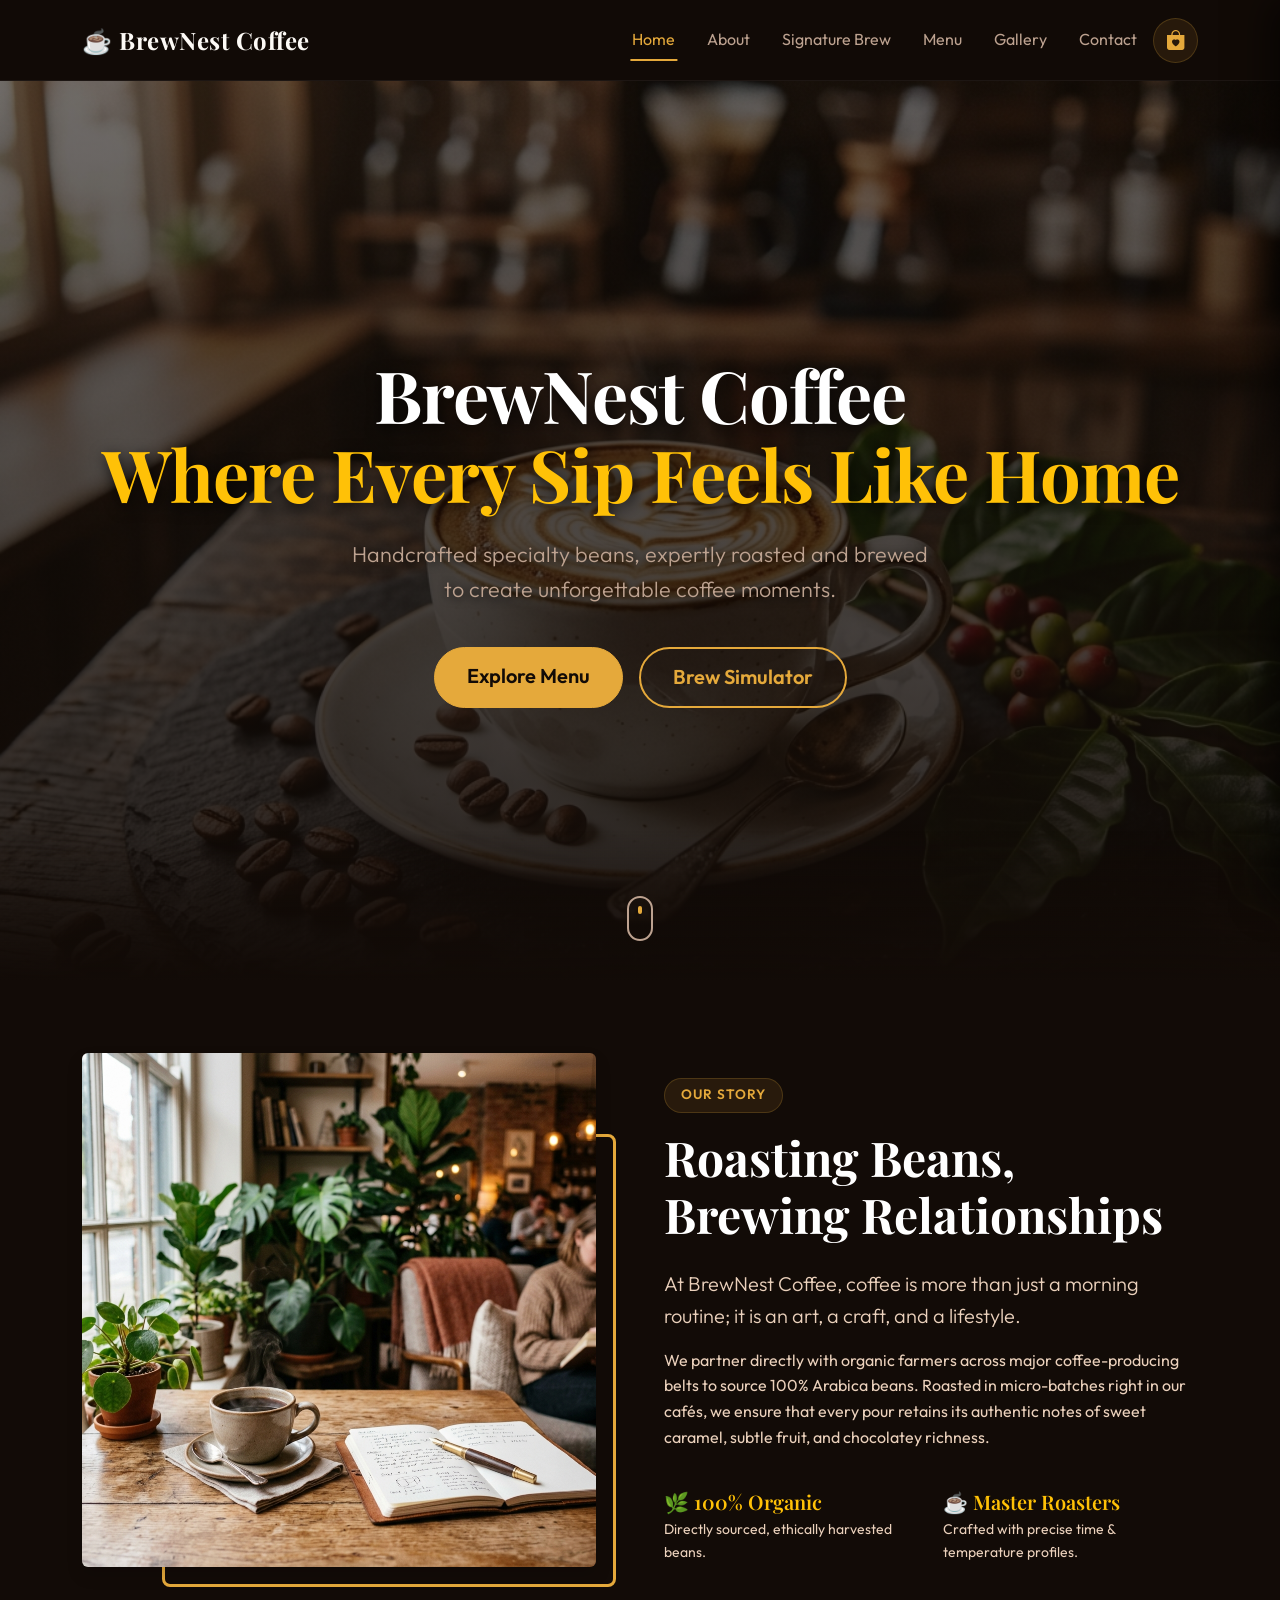
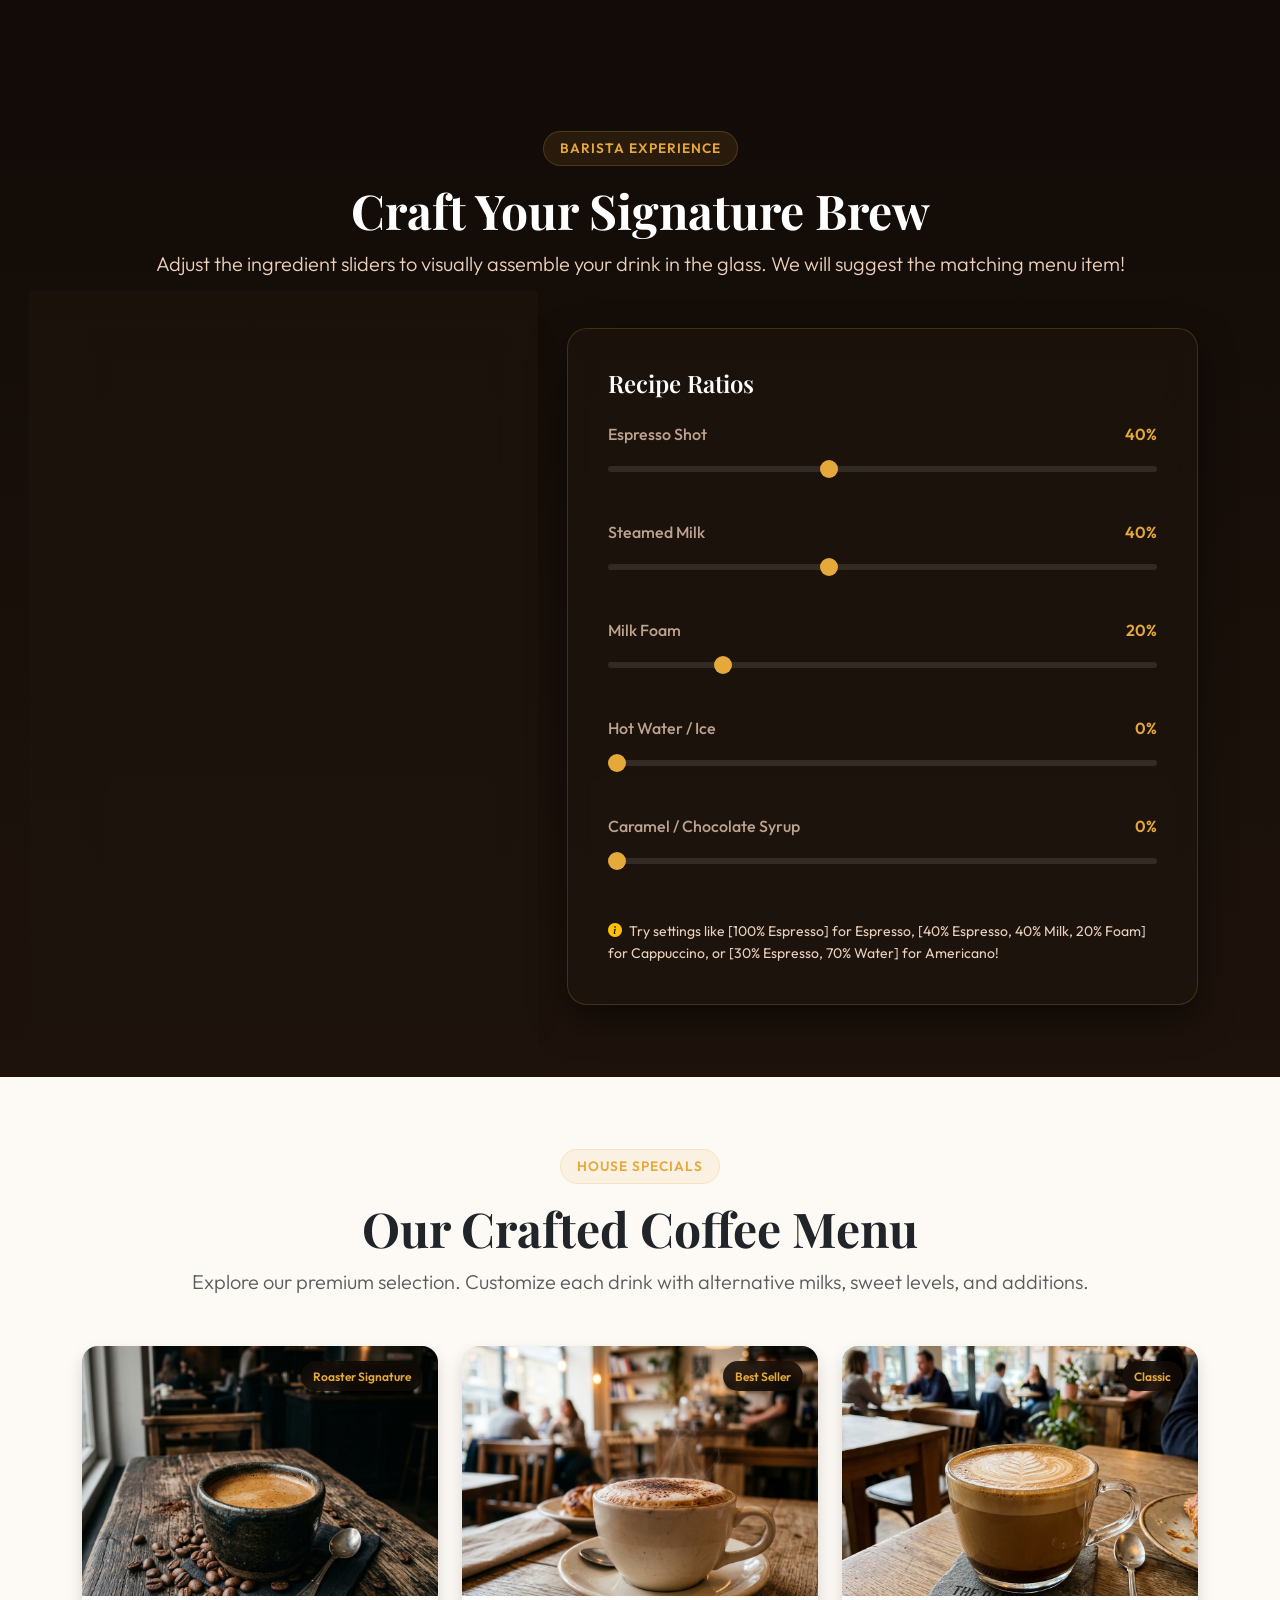
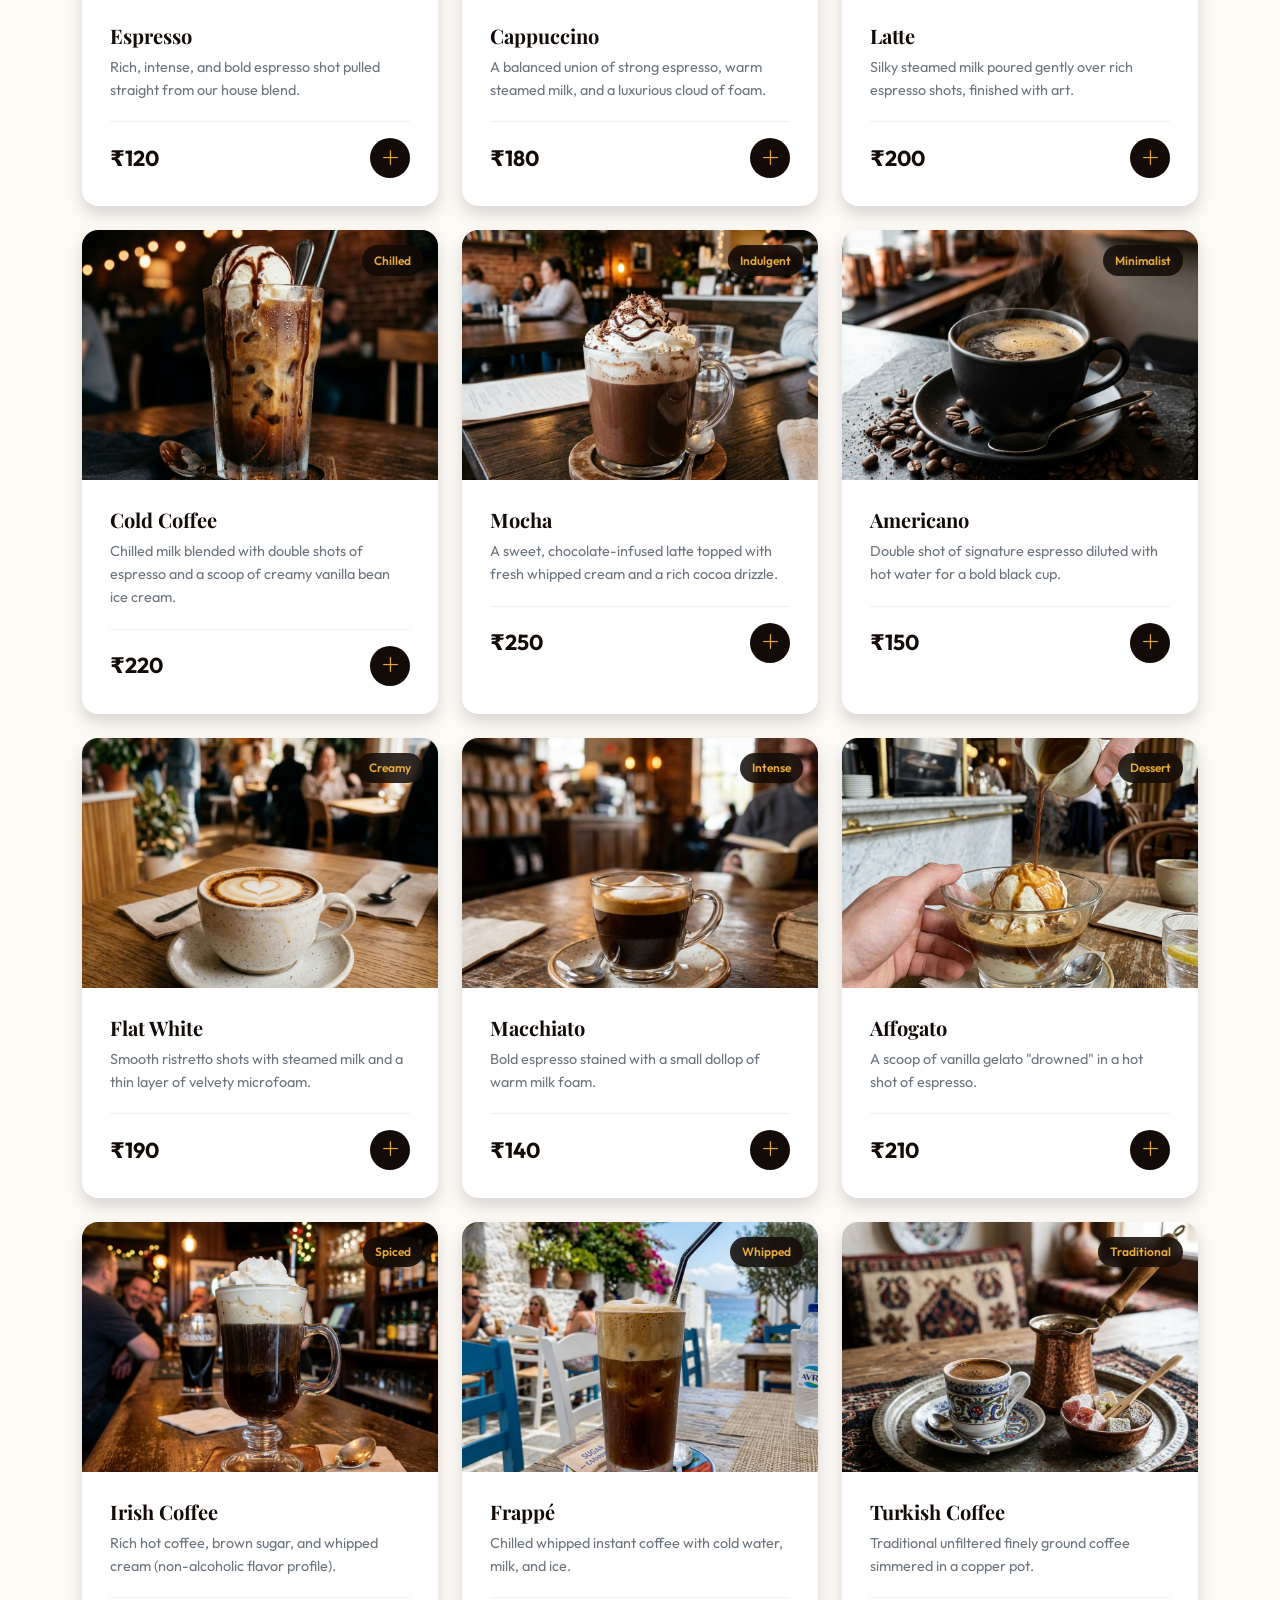
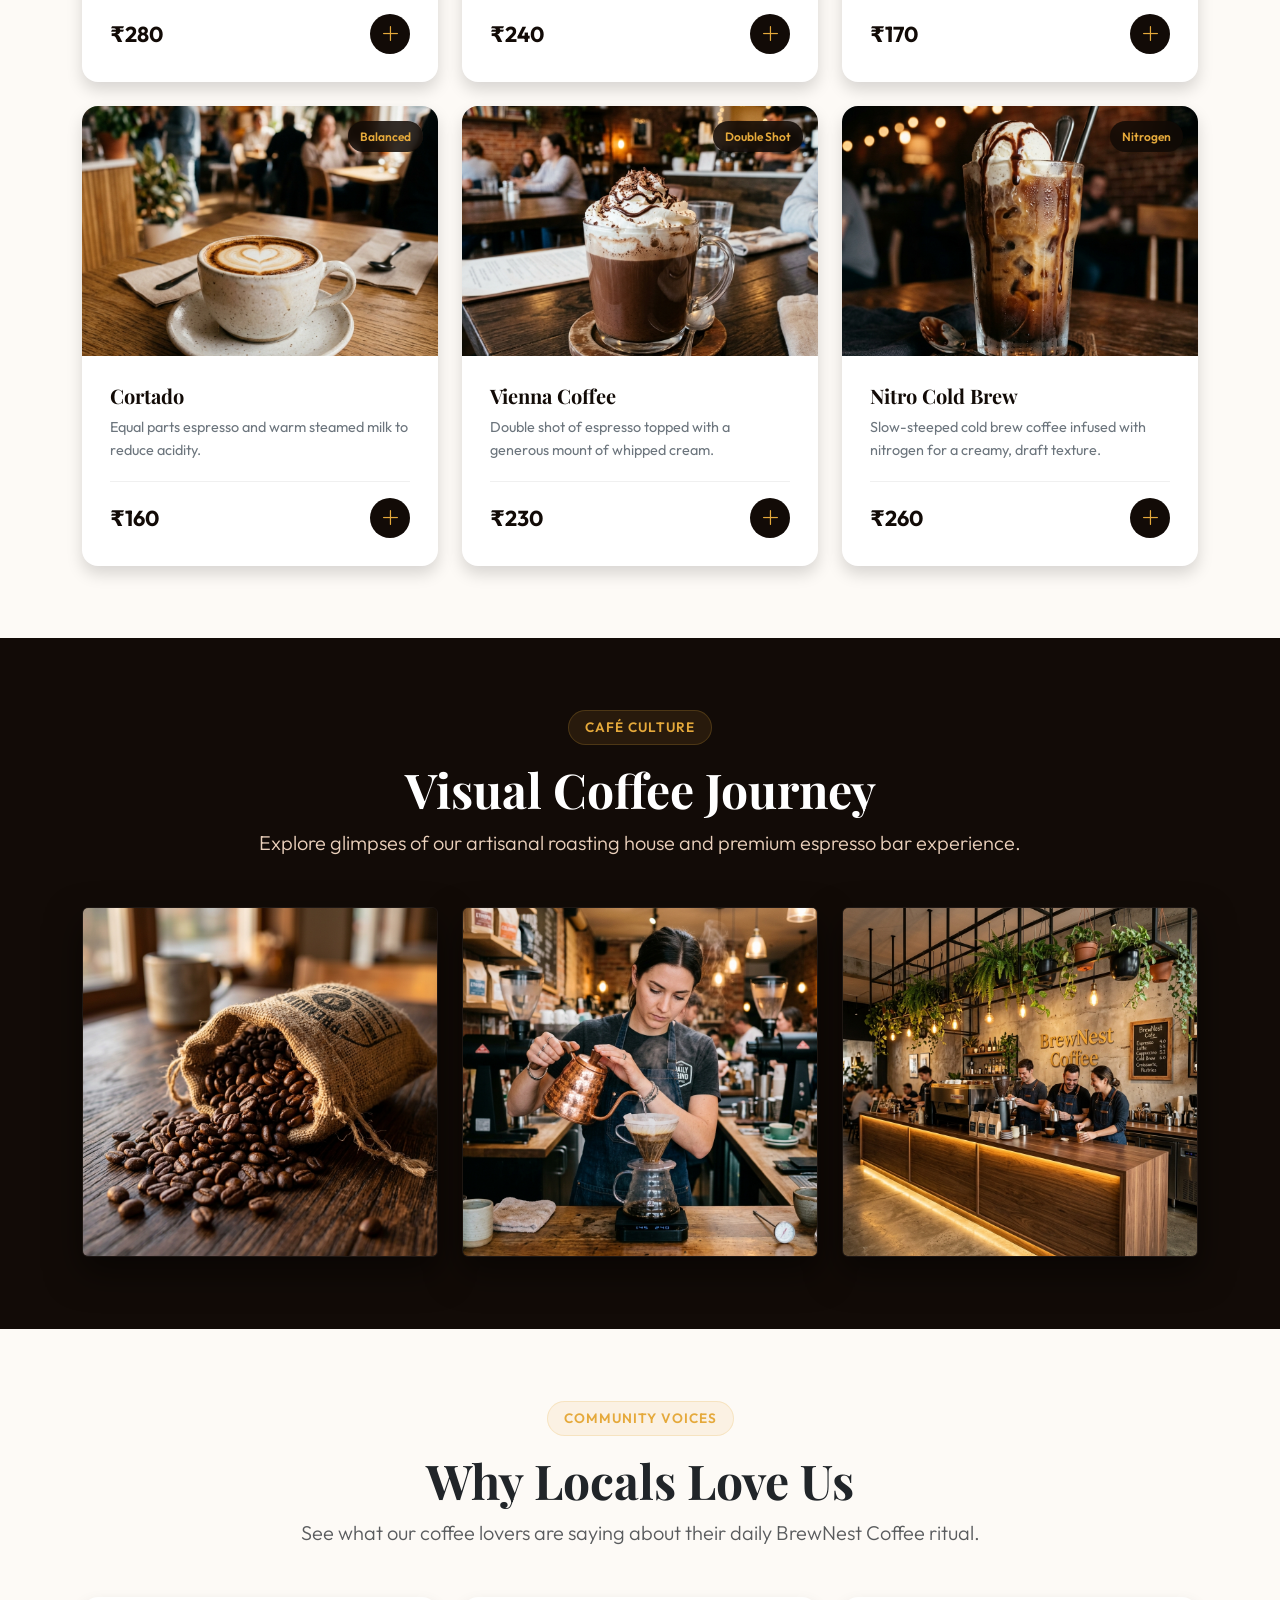
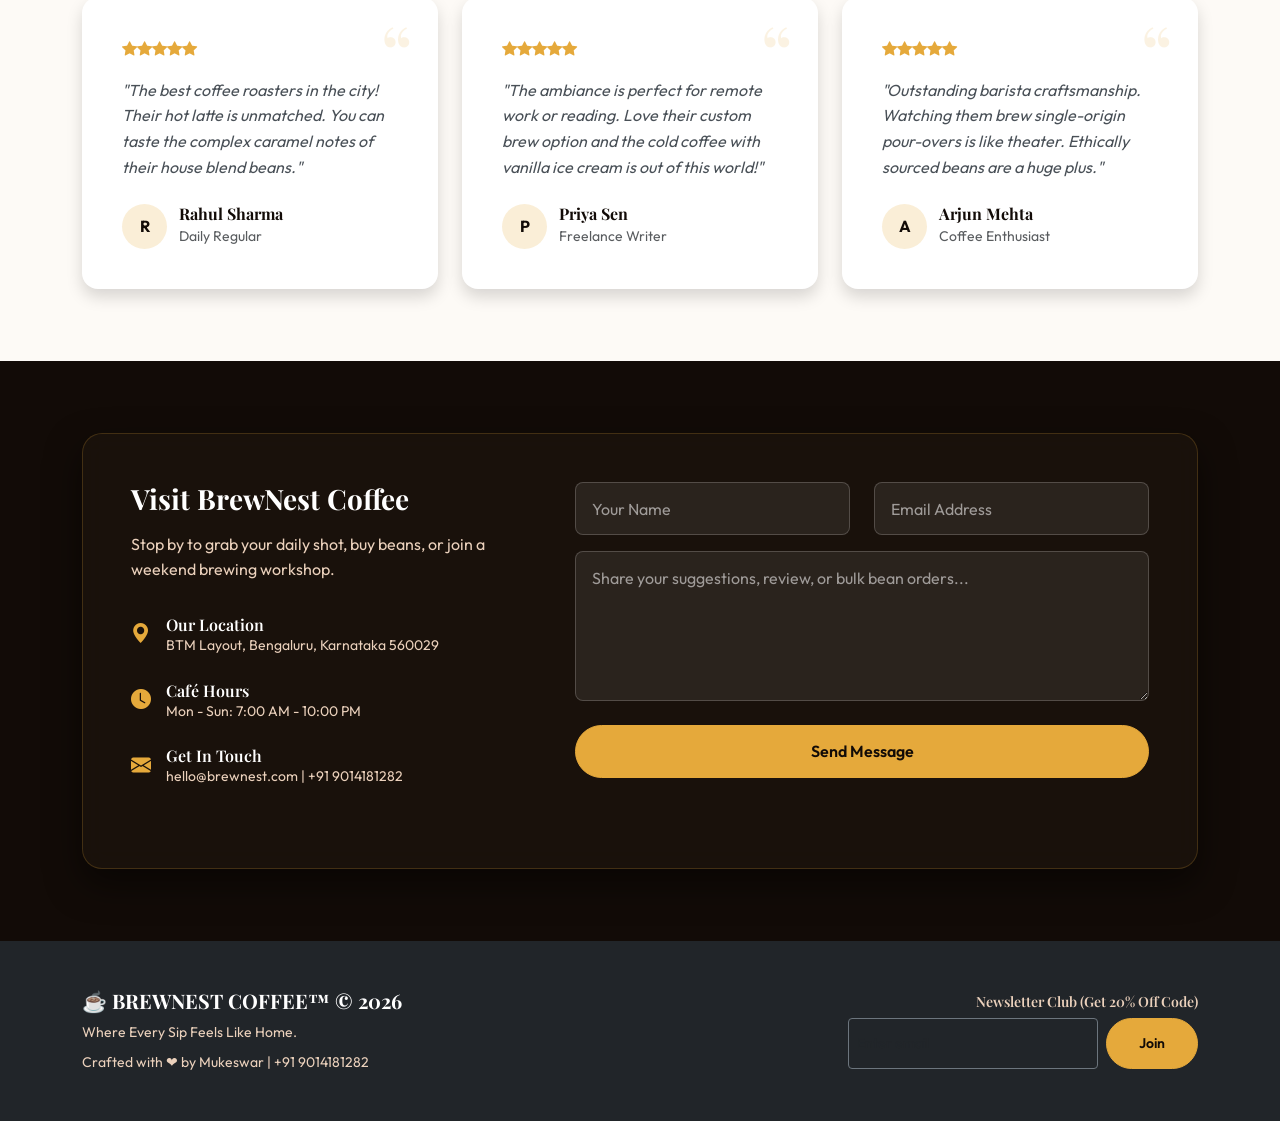
==== commit 5ca298d8: "Update branding name from BrewNest to BrewNest Coffee across files" ====
--- a/html/index.html
+++ b/html/index.html
@@ -3,7 +3,7 @@
 <head>
   <meta charset="UTF-8">
   <meta name="viewport" content="width=device-width, initial-scale=1.0">
-  <title>BrewNest | Specialty Roasters & Café</title>
+  <title>BrewNest Coffee | Specialty Roasters & Café</title>
   
   <!-- Bootstrap 5 CSS -->
   <link href="https://cdn.jsdelivr.net/npm/bootstrap@5.3.3/dist/css/bootstrap.min.css" rel="stylesheet">
@@ -17,7 +17,7 @@
   <!-- Navbar -->
   <nav class="navbar navbar-expand-lg navbar-dark bg-dark sticky-top" id="mainNavbar">
     <div class="container">
-      <a class="navbar-brand fw-bold" href="#">☕ BrewNest</a>
+      <a class="navbar-brand fw-bold" href="#">☕ BrewNest Coffee</a>
       
       <div class="d-flex align-items-center gap-3 order-lg-last">
         <!-- Shopping Cart Trigger Button -->
@@ -47,7 +47,7 @@
   <!-- Hero Section -->
   <section id="home" class="hero">
     <div class="container text-center text-white relative-z">
-      <h1 class="display-2 fw-bold mb-3">BrewNest<br><span class="text-warning">Where Every Sip Feels Like Home</span></h1>
+      <h1 class="display-2 fw-bold mb-3">BrewNest Coffee<br><span class="text-warning">Where Every Sip Feels Like Home</span></h1>
       <p class="lead">Handcrafted specialty beans, expertly roasted and brewed to create unforgettable coffee moments.</p>
       <div class="hero-ctas d-flex gap-3 justify-content-center mt-4 flex-wrap">
         <a href="#menu" class="btn btn-gold btn-lg">Explore Menu</a>
@@ -76,7 +76,7 @@
           <span class="about-badge">OUR STORY</span>
           <h2 class="display-5 fw-bold text-white mb-4">Roasting Beans, Brewing Relationships</h2>
           <p class="lead text-muted">
-            At BrewNest, coffee is more than just a morning routine; it is an art, a craft, and a lifestyle. 
+            At BrewNest Coffee, coffee is more than just a morning routine; it is an art, a craft, and a lifestyle. 
           </p>
           <p class="text-muted">
             We partner directly with organic farmers across major coffee-producing belts to source 100% Arabica beans. Roasted in micro-batches right in our cafés, we ensure that every pour retains its authentic notes of sweet caramel, subtle fruit, and chocolatey richness.
@@ -488,7 +488,7 @@
       <div class="text-center mb-5">
         <span class="about-badge">COMMUNITY VOICES</span>
         <h2 class="display-5 fw-bold text-dark">Why Locals Love Us</h2>
-        <p class="lead text-muted max-600 mx-auto">See what our coffee lovers are saying about their daily BrewNest ritual.</p>
+        <p class="lead text-muted max-600 mx-auto">See what our coffee lovers are saying about their daily BrewNest Coffee ritual.</p>
       </div>
 
       <div class="row g-4">
@@ -553,7 +553,7 @@
         <div class="row g-5">
           <!-- Information Column -->
           <div class="col-lg-5">
-            <h3 class="text-white fw-bold mb-3">Visit the BrewNest</h3>
+            <h3 class="text-white fw-bold mb-3">Visit BrewNest Coffee</h3>
             <p class="text-muted">Stop by to grab your daily shot, buy beans, or join a weekend brewing workshop.</p>
             
             <ul class="contact-info-list">
@@ -609,7 +609,7 @@
     <div class="container">
       <div class="row g-4 align-items-center justify-content-between">
         <div class="col-md-6 text-center text-md-start">
-          <h5 class="fw-bold mb-2">☕ BREWNEST™ © 2026</h5>
+          <h5 class="fw-bold mb-2">☕ BREWNEST COFFEE™ © 2026</h5>
           <p class="small text-muted mb-2">Where Every Sip Feels Like Home.</p>
           <p class="small text-muted mb-0">Crafted with ❤️ by Mukeswar | +91 9014181282</p>
         </div>
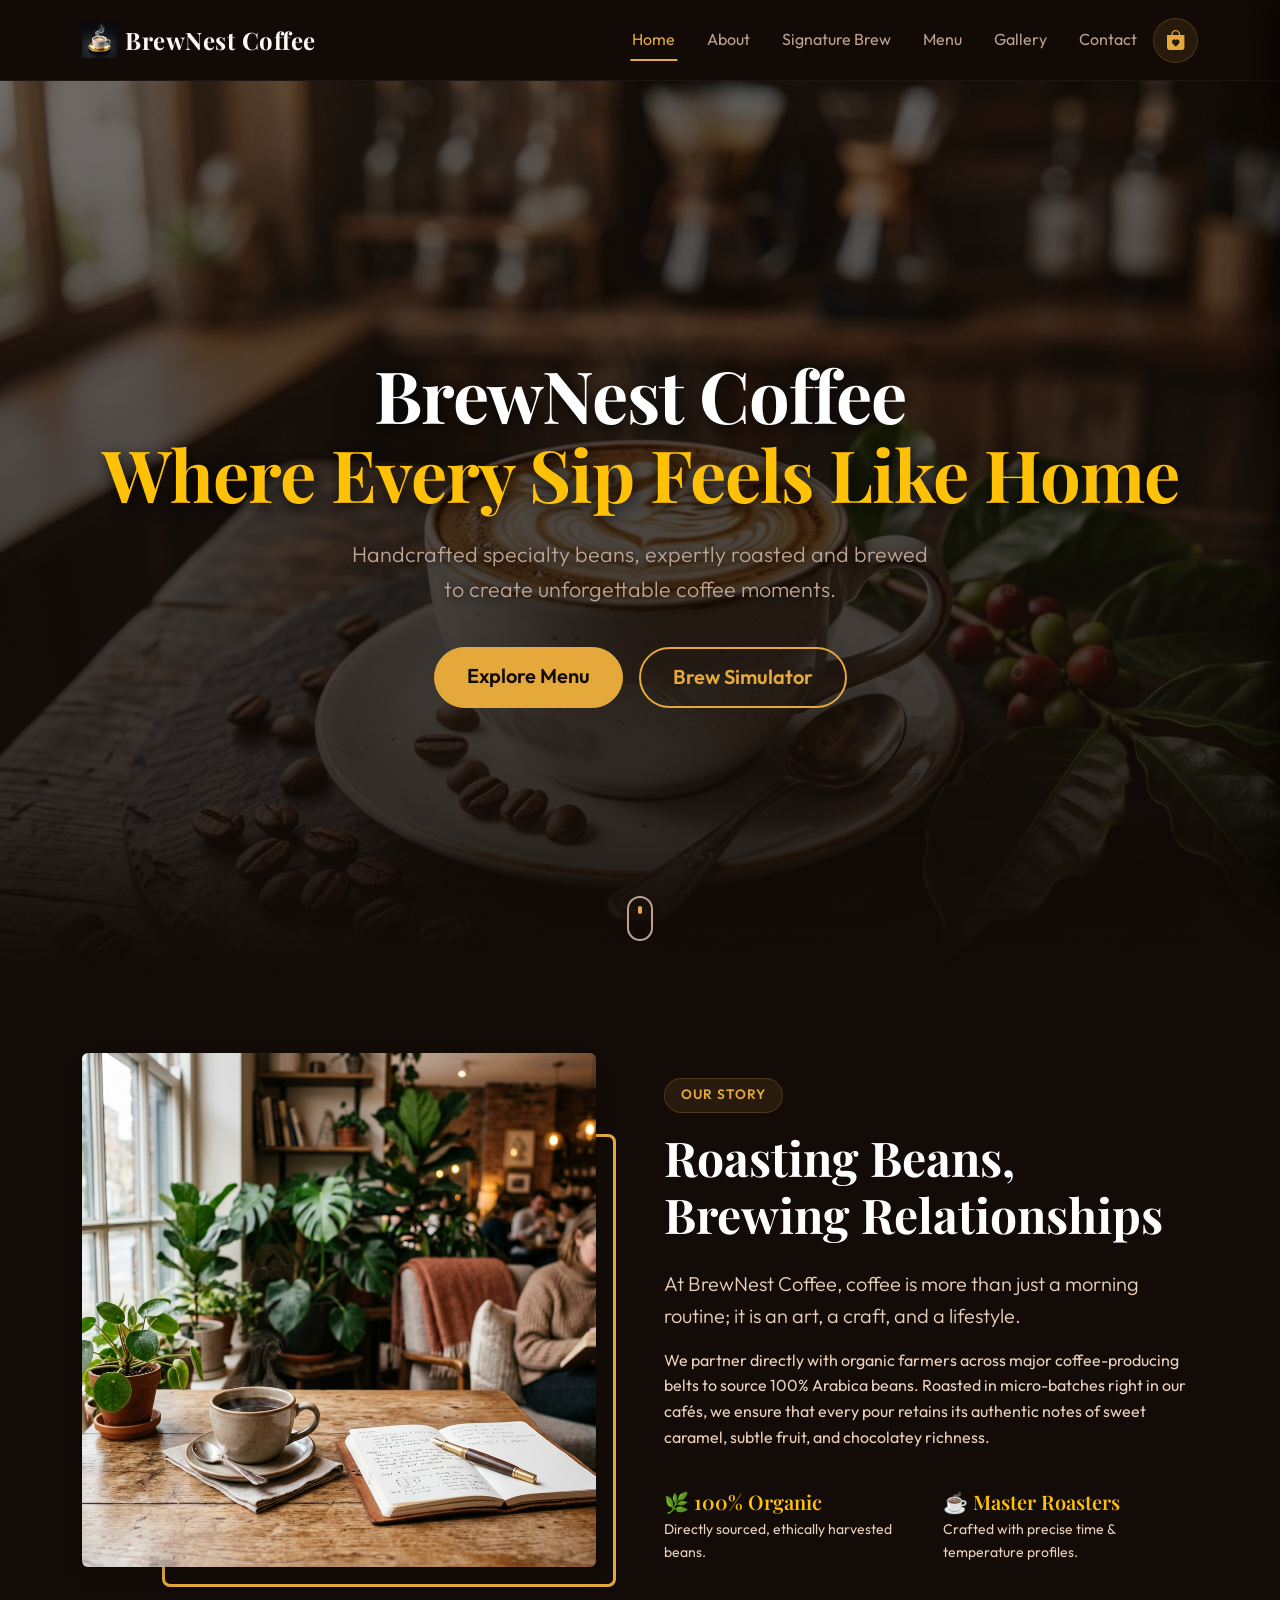
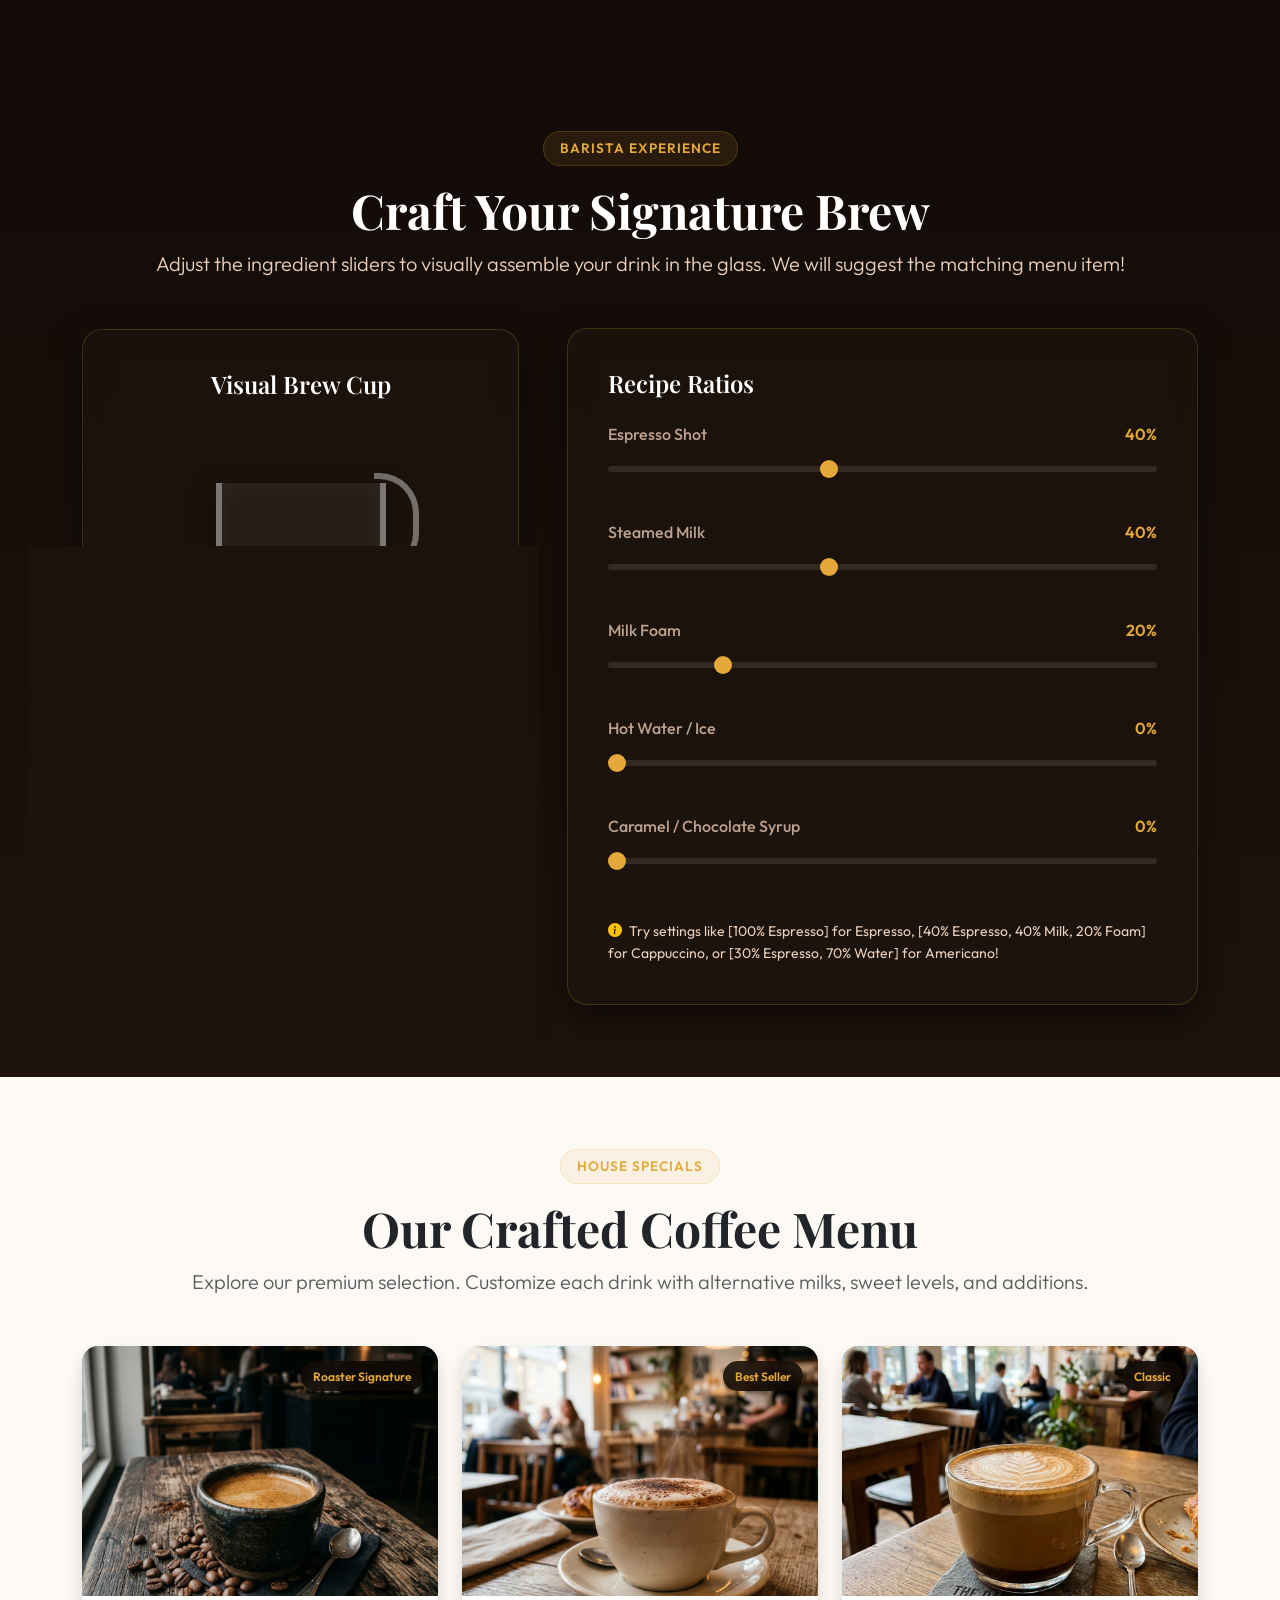
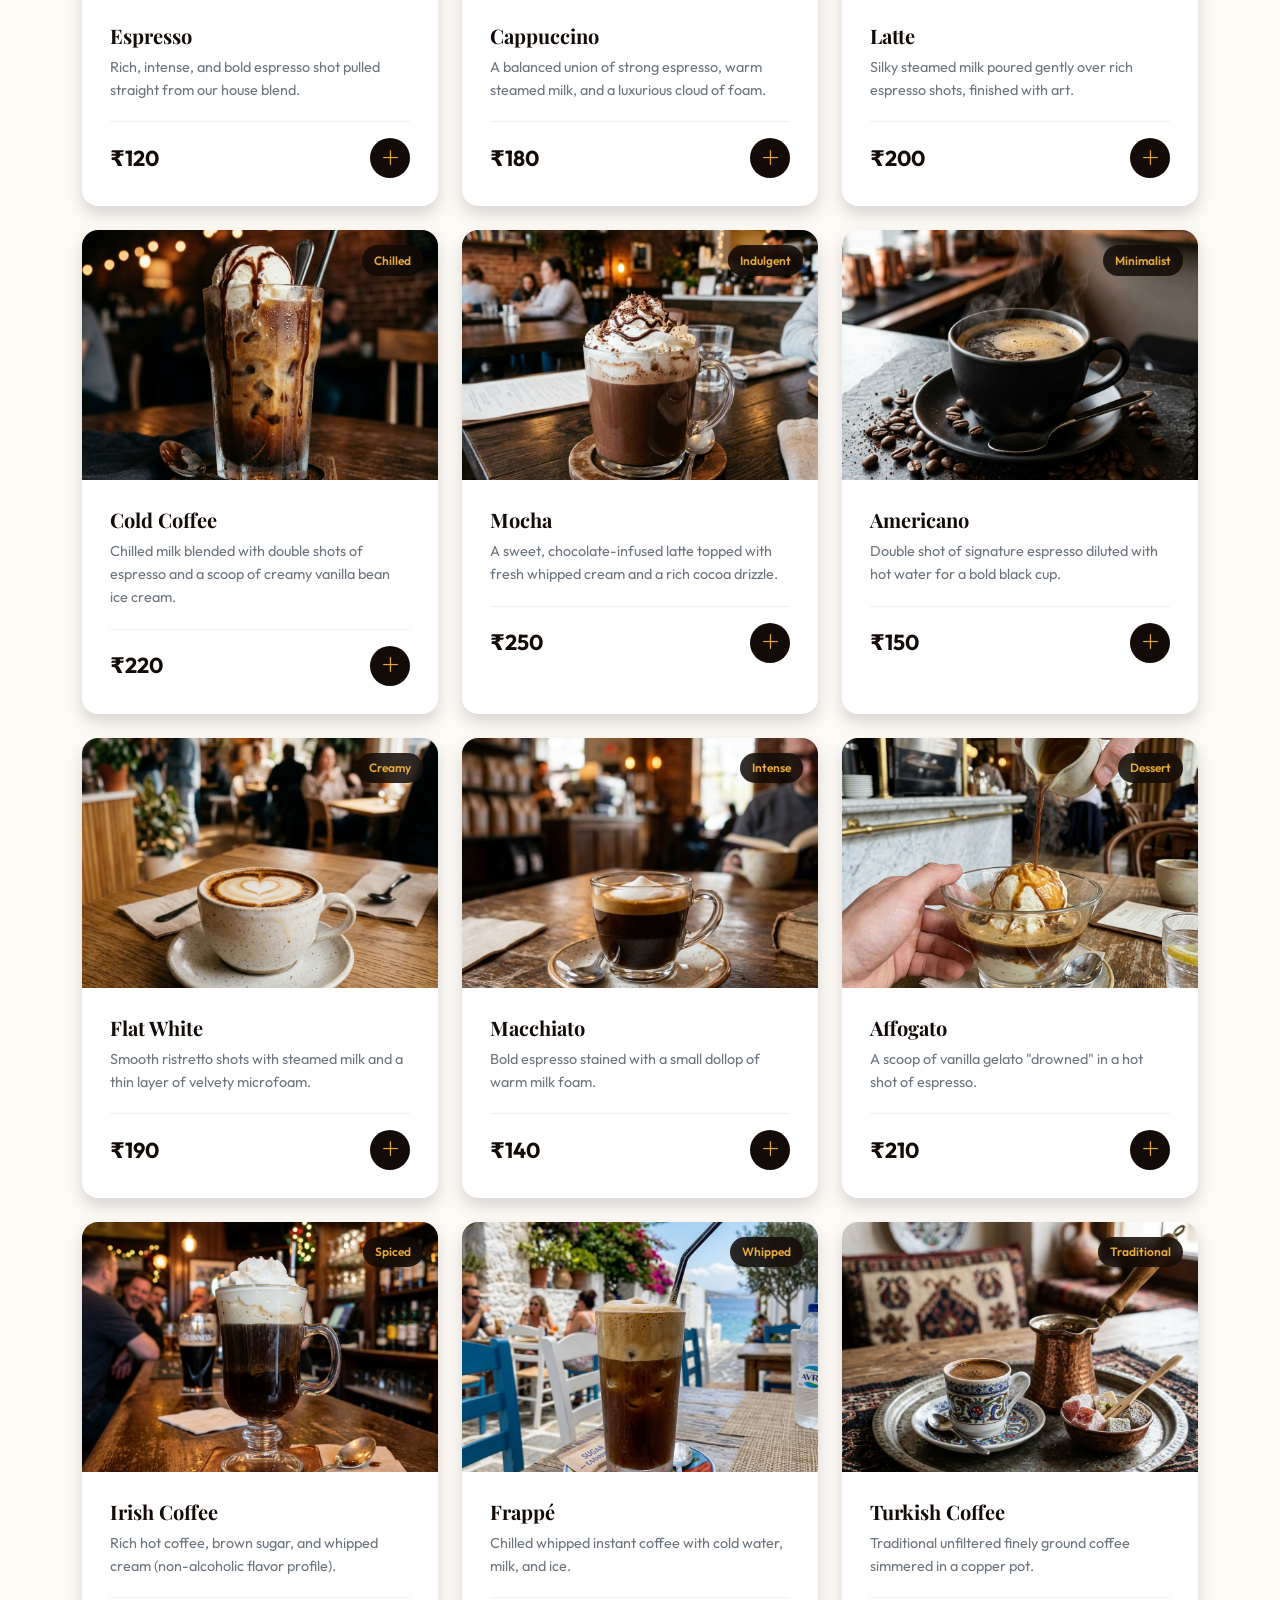
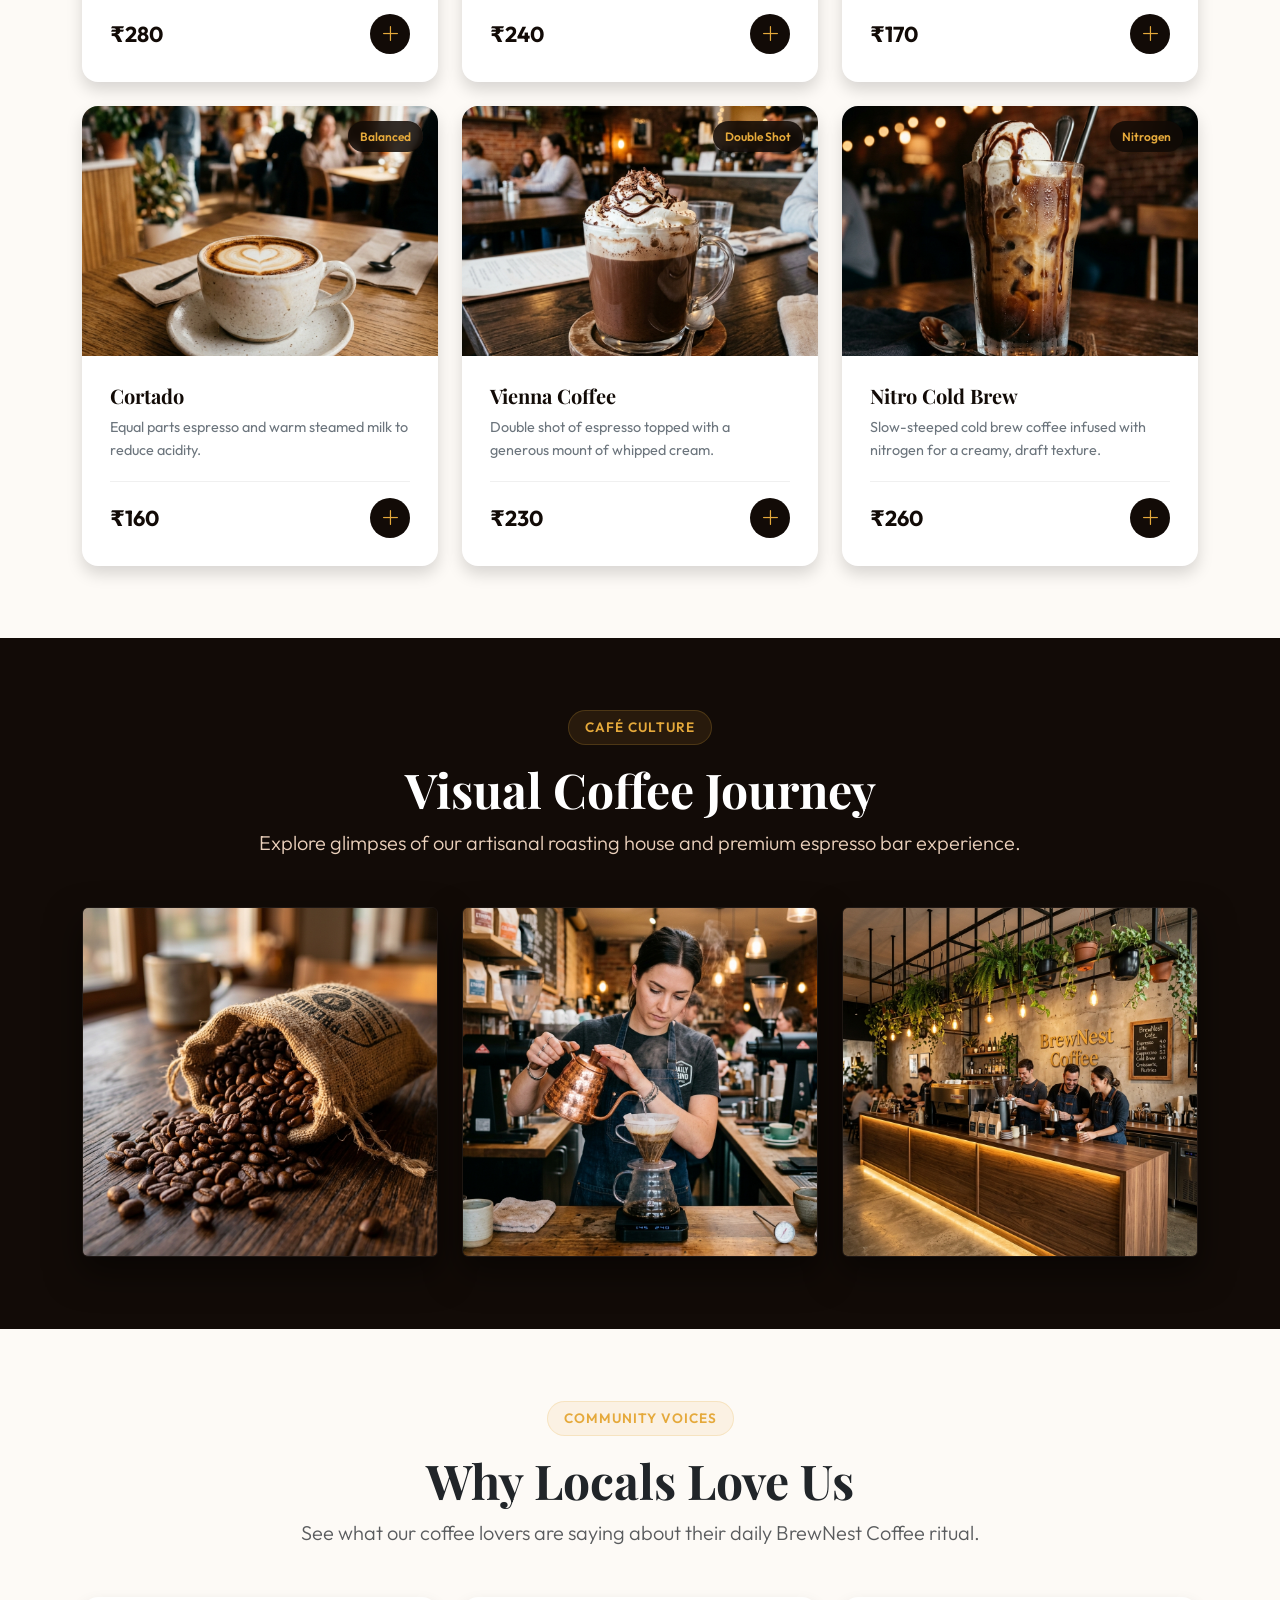
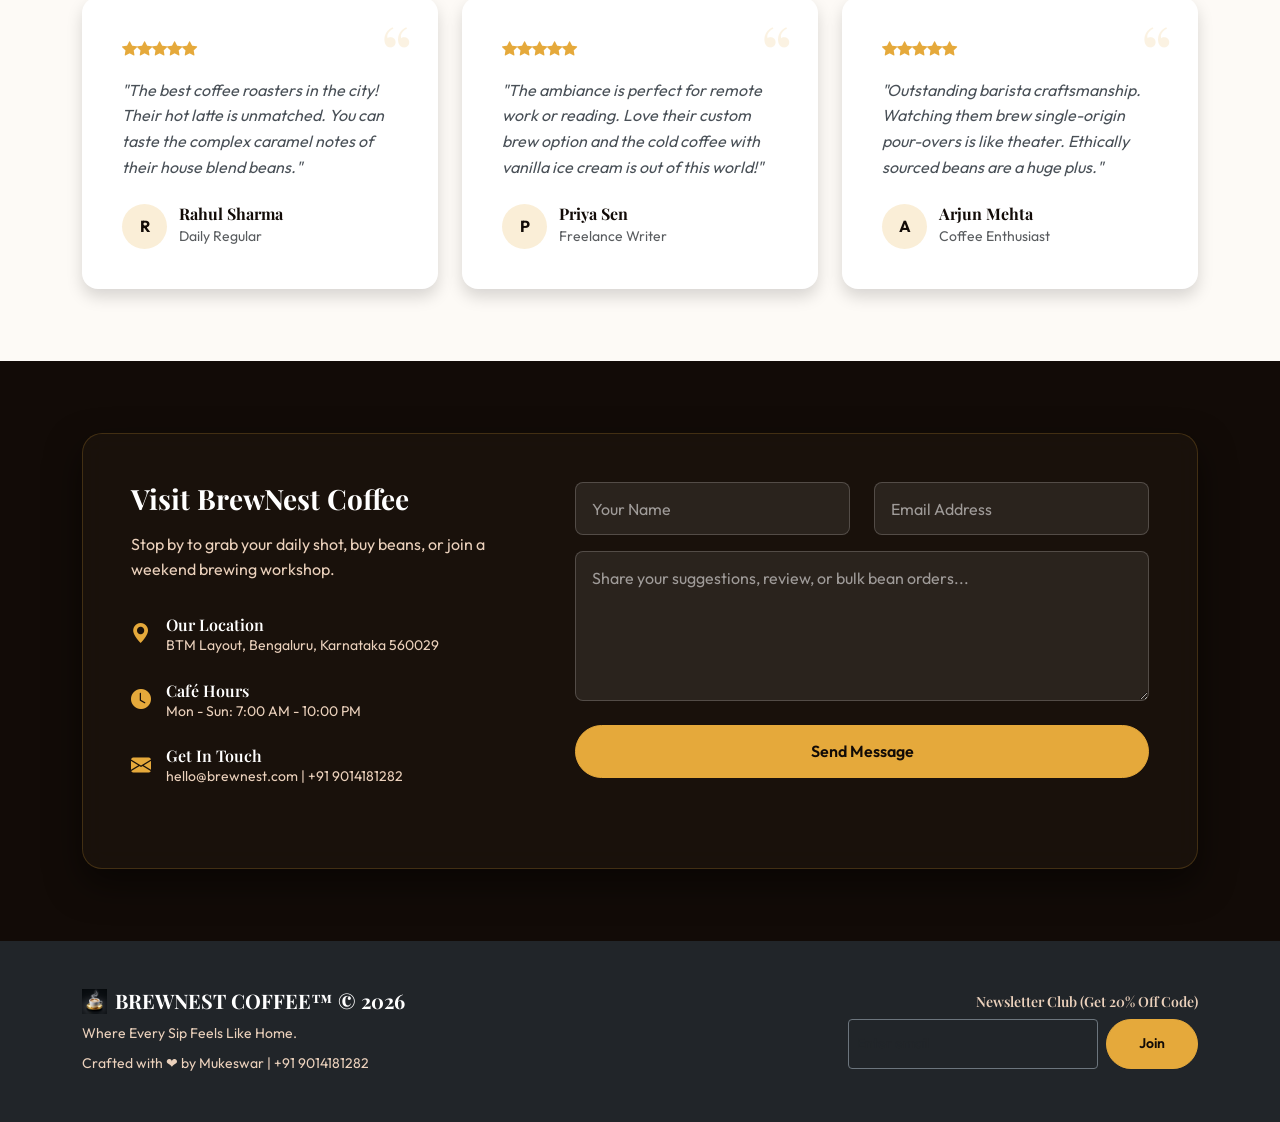
==== commit 32e471c3: "Replace ☕ text emoji with new 3D coffee cup logo icon" ====
--- a/html/index.html
+++ b/html/index.html
@@ -17,7 +17,10 @@
   <!-- Navbar -->
   <nav class="navbar navbar-expand-lg navbar-dark bg-dark sticky-top" id="mainNavbar">
     <div class="container">
-      <a class="navbar-brand fw-bold" href="#">☕ BrewNest Coffee</a>
+      <a class="navbar-brand fw-bold d-flex align-items-center gap-2" href="#">
+        <img src="../images/logo.png" alt="BrewNest Coffee Logo" style="height: 35px; width: 35px; object-fit: contain;">
+        BrewNest Coffee
+      </a>
       
       <div class="d-flex align-items-center gap-3 order-lg-last">
         <!-- Shopping Cart Trigger Button -->
@@ -609,7 +612,10 @@
     <div class="container">
       <div class="row g-4 align-items-center justify-content-between">
         <div class="col-md-6 text-center text-md-start">
-          <h5 class="fw-bold mb-2">☕ BREWNEST COFFEE™ © 2026</h5>
+          <h5 class="fw-bold mb-2 d-flex align-items-center justify-content-center justify-content-md-start gap-2">
+            <img src="../images/logo.png" alt="BrewNest Coffee Logo" style="height: 25px; width: 25px; object-fit: contain;">
+            BREWNEST COFFEE™ © 2026
+          </h5>
           <p class="small text-muted mb-2">Where Every Sip Feels Like Home.</p>
           <p class="small text-muted mb-0">Crafted with ❤️ by Mukeswar | +91 9014181282</p>
         </div>
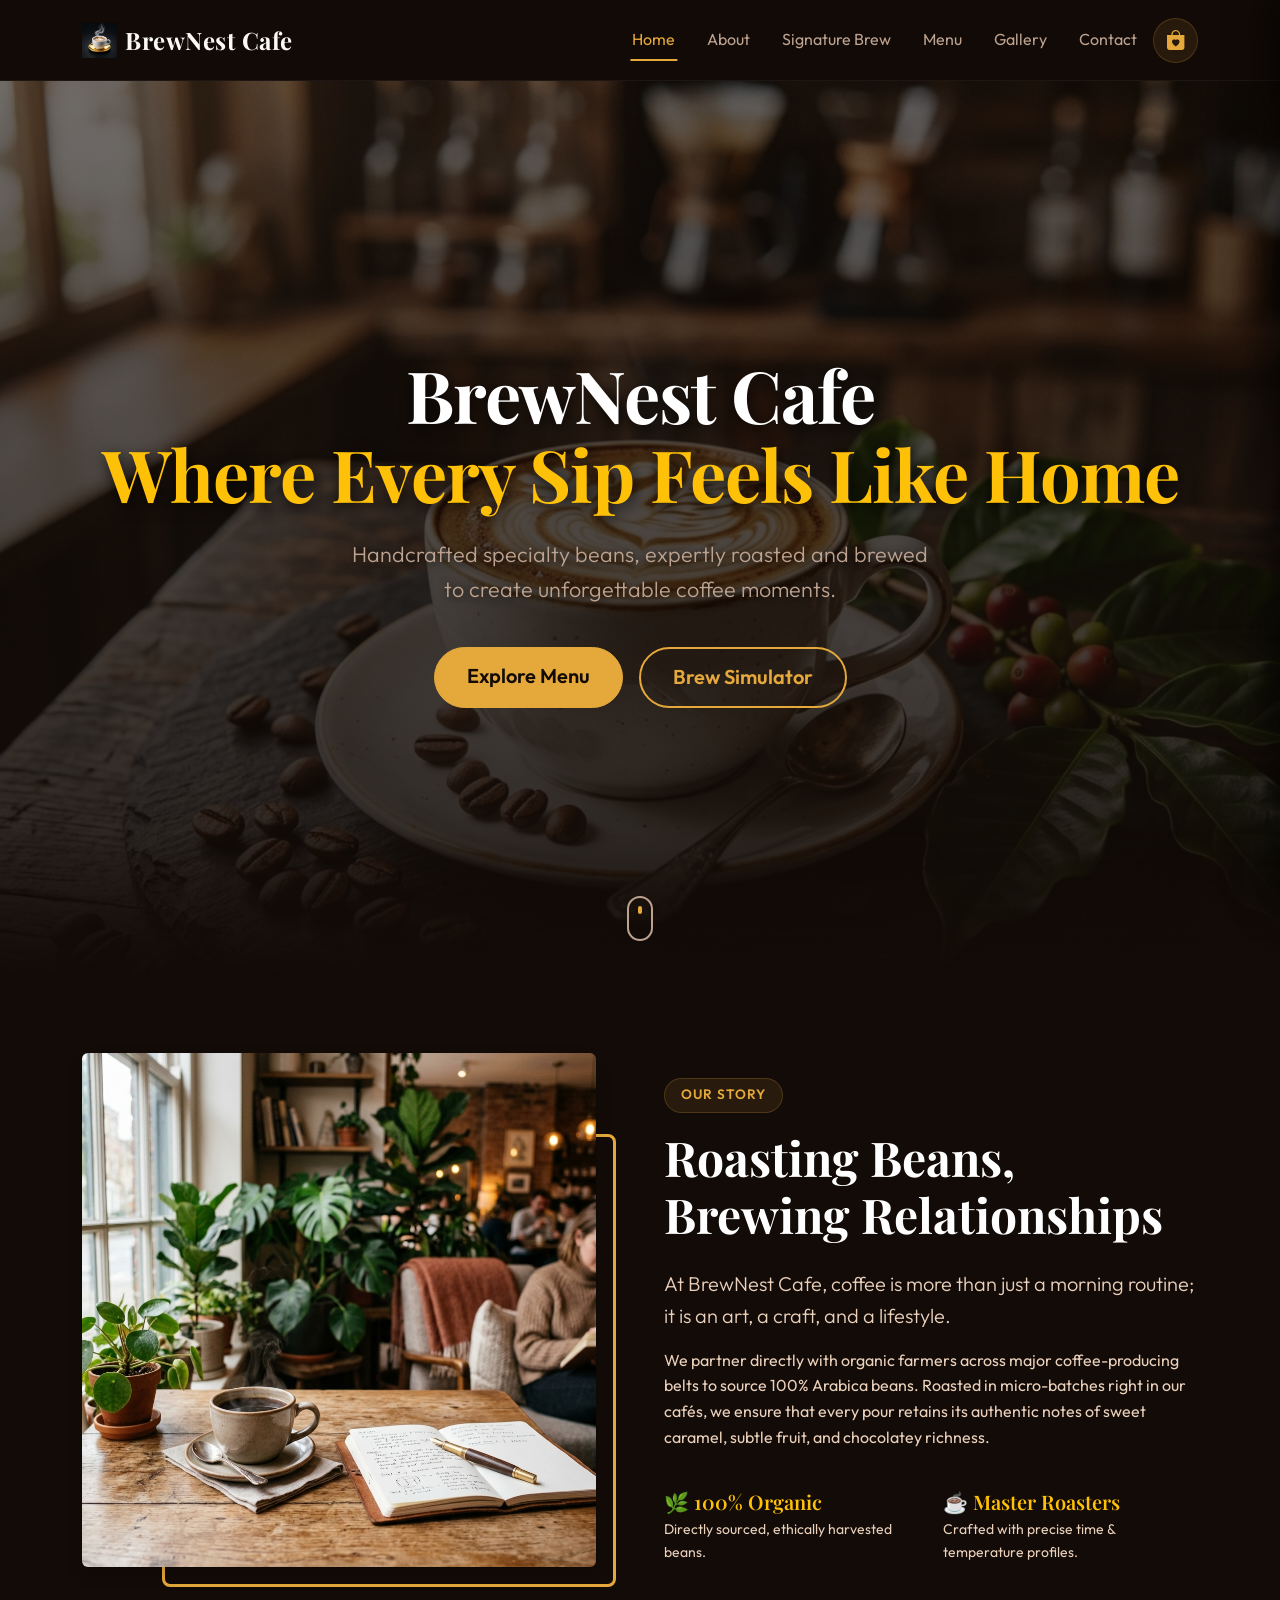
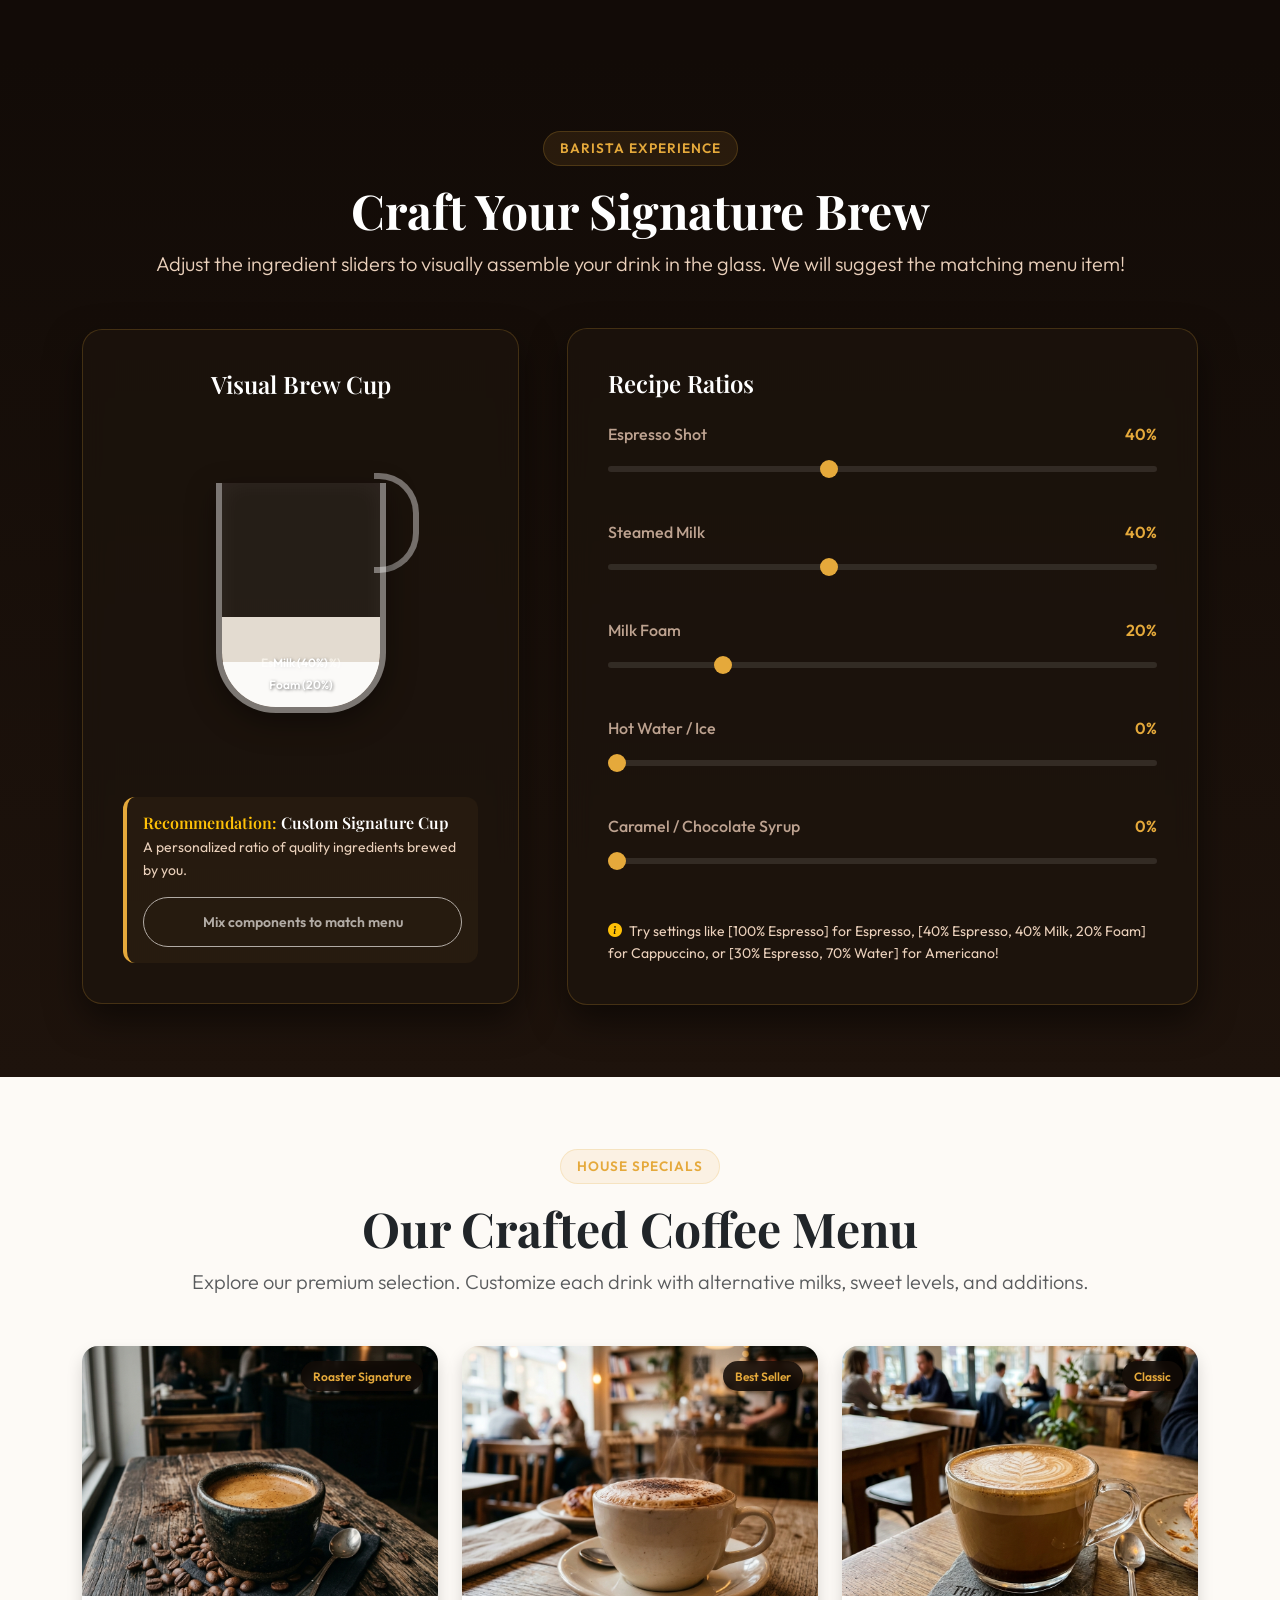
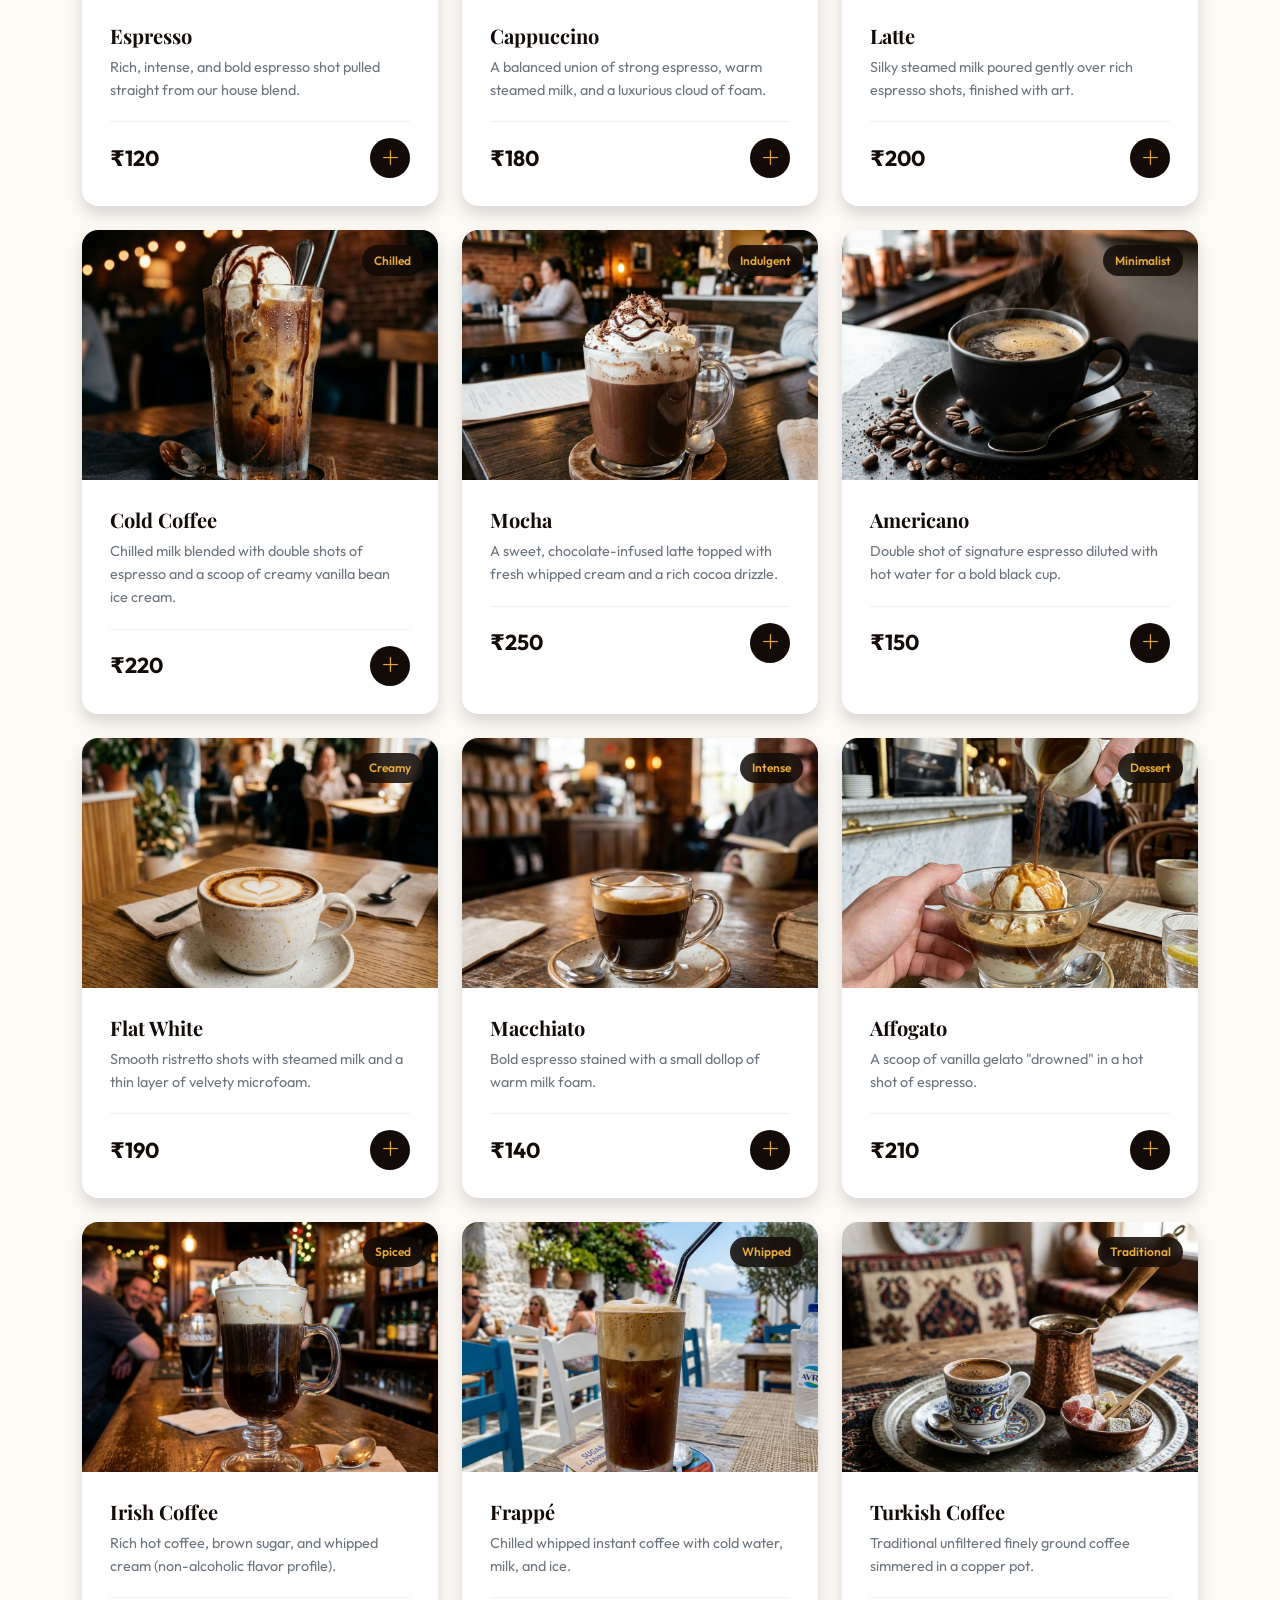
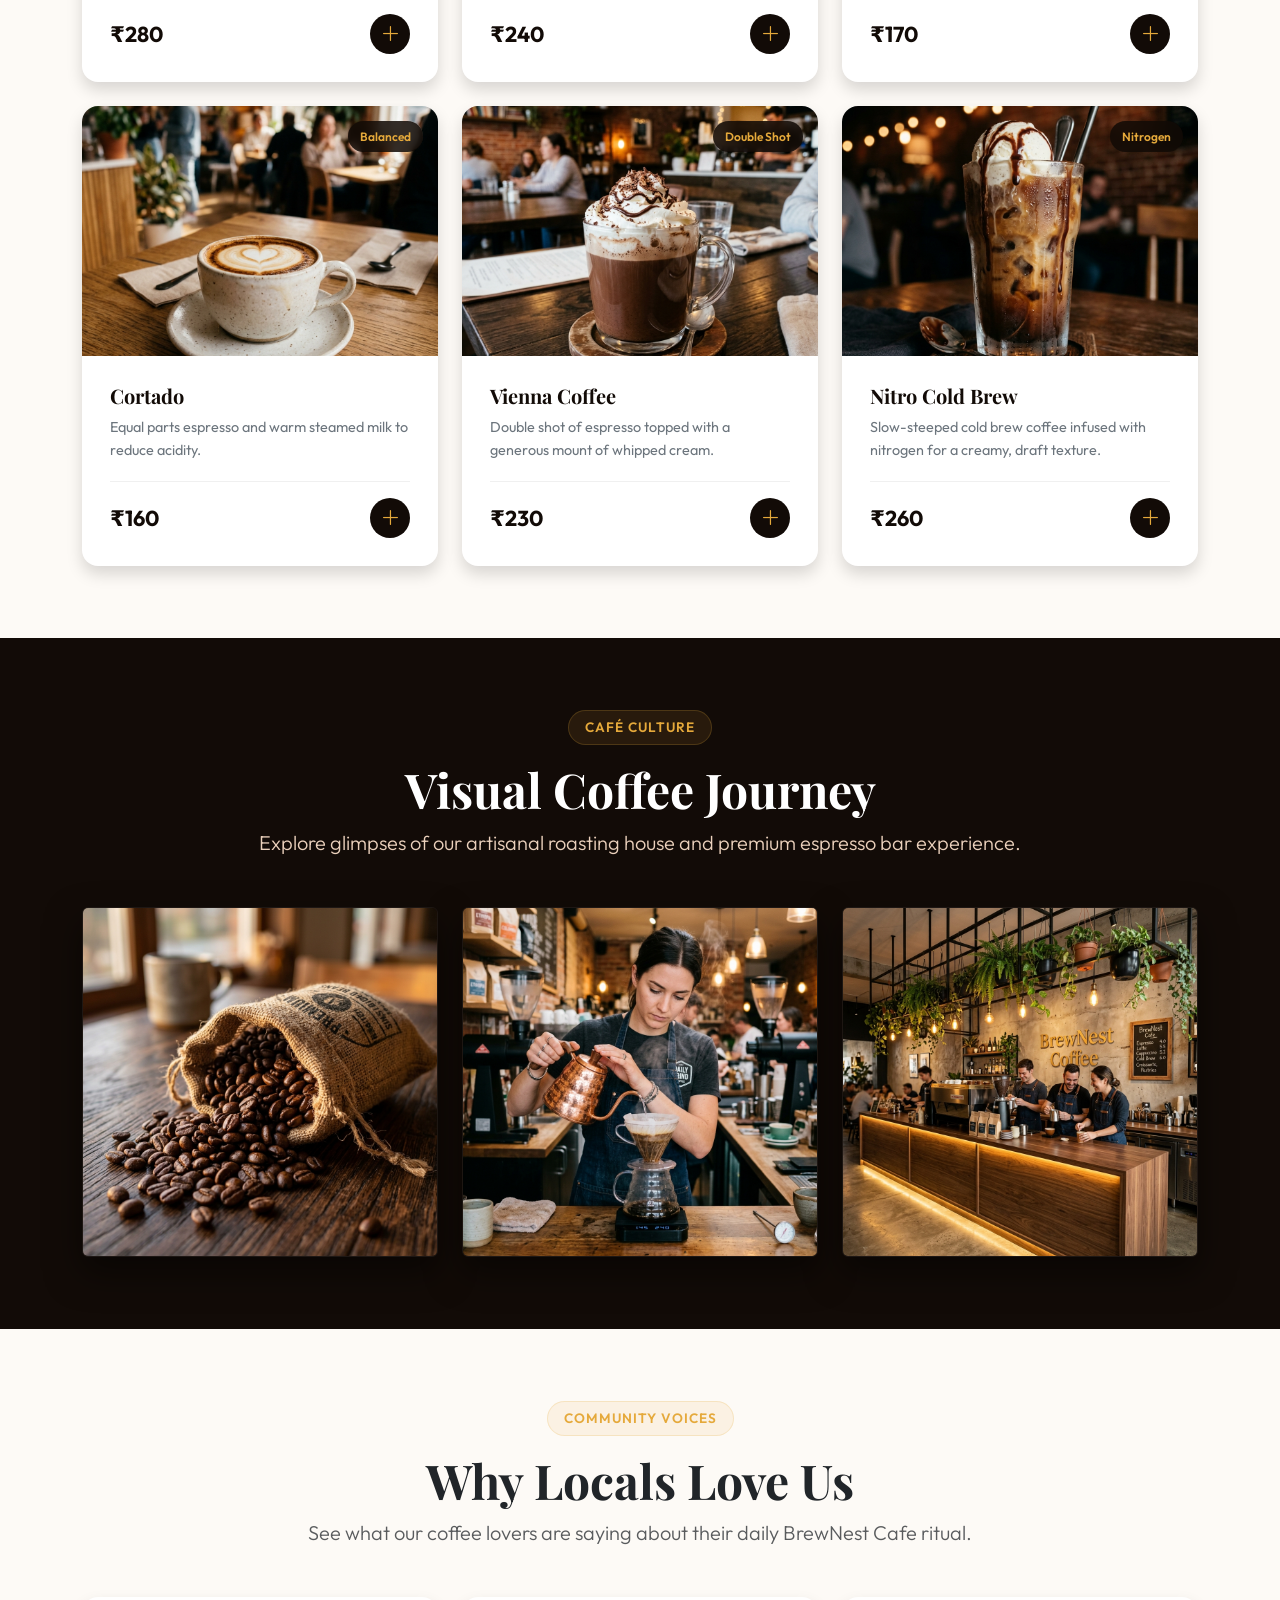
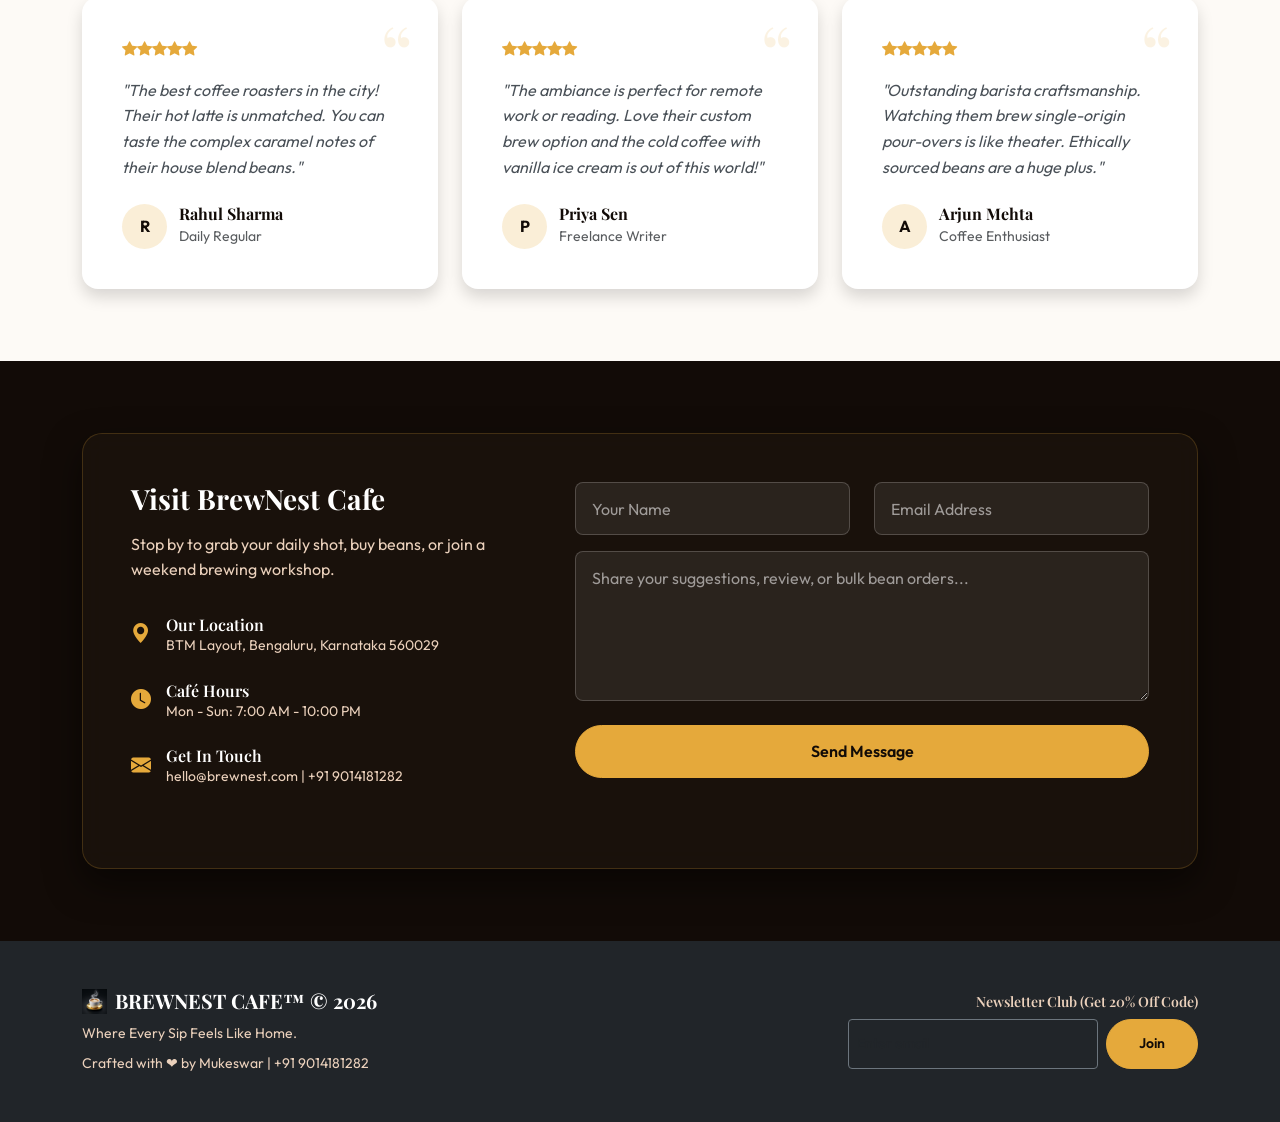
==== commit e610bd7b: "Force mobile browsers to reload stylesheet using a cache-buster query parameter (?v=1.1)" ====
--- a/html/index.html
+++ b/html/index.html
@@ -3,14 +3,14 @@
 <head>
   <meta charset="UTF-8">
   <meta name="viewport" content="width=device-width, initial-scale=1.0">
-  <title>BrewNest Coffee | Specialty Roasters & Café</title>
+  <title>BrewNest Cafe | Specialty Roasters & Café</title>
   
   <!-- Bootstrap 5 CSS -->
   <link href="https://cdn.jsdelivr.net/npm/bootstrap@5.3.3/dist/css/bootstrap.min.css" rel="stylesheet">
   <!-- Bootstrap Icons -->
   <link rel="stylesheet" href="https://cdn.jsdelivr.net/npm/bootstrap-icons@1.11.3/font/bootstrap-icons.min.css">
   <!-- Custom Stylesheet -->
-  <link rel="stylesheet" href="../css/style.css">
+  <link rel="stylesheet" href="../css/style.css?v=1.1">
 </head>
 <body>
 
@@ -18,8 +18,8 @@
   <nav class="navbar navbar-expand-lg navbar-dark bg-dark sticky-top" id="mainNavbar">
     <div class="container">
       <a class="navbar-brand fw-bold d-flex align-items-center gap-2" href="#">
-        <img src="../images/logo.png" alt="BrewNest Coffee Logo" style="height: 35px; width: 35px; object-fit: contain;">
-        BrewNest Coffee
+        <img src="../images/logo.png" alt="BrewNest Cafe Logo" style="height: 35px; width: 35px; object-fit: contain;">
+        BrewNest Cafe
       </a>
       
       <div class="d-flex align-items-center gap-3 order-lg-last">
@@ -50,7 +50,7 @@
   <!-- Hero Section -->
   <section id="home" class="hero">
     <div class="container text-center text-white relative-z">
-      <h1 class="display-2 fw-bold mb-3">BrewNest Coffee<br><span class="text-warning">Where Every Sip Feels Like Home</span></h1>
+      <h1 class="display-2 fw-bold mb-3">BrewNest Cafe<br><span class="text-warning">Where Every Sip Feels Like Home</span></h1>
       <p class="lead">Handcrafted specialty beans, expertly roasted and brewed to create unforgettable coffee moments.</p>
       <div class="hero-ctas d-flex gap-3 justify-content-center mt-4 flex-wrap">
         <a href="#menu" class="btn btn-gold btn-lg">Explore Menu</a>
@@ -79,7 +79,7 @@
           <span class="about-badge">OUR STORY</span>
           <h2 class="display-5 fw-bold text-white mb-4">Roasting Beans, Brewing Relationships</h2>
           <p class="lead text-muted">
-            At BrewNest Coffee, coffee is more than just a morning routine; it is an art, a craft, and a lifestyle. 
+            At BrewNest Cafe, coffee is more than just a morning routine; it is an art, a craft, and a lifestyle. 
           </p>
           <p class="text-muted">
             We partner directly with organic farmers across major coffee-producing belts to source 100% Arabica beans. Roasted in micro-batches right in our cafés, we ensure that every pour retains its authentic notes of sweet caramel, subtle fruit, and chocolatey richness.
@@ -491,7 +491,7 @@
       <div class="text-center mb-5">
         <span class="about-badge">COMMUNITY VOICES</span>
         <h2 class="display-5 fw-bold text-dark">Why Locals Love Us</h2>
-        <p class="lead text-muted max-600 mx-auto">See what our coffee lovers are saying about their daily BrewNest Coffee ritual.</p>
+        <p class="lead text-muted max-600 mx-auto">See what our coffee lovers are saying about their daily BrewNest Cafe ritual.</p>
       </div>
 
       <div class="row g-4">
@@ -556,7 +556,7 @@
         <div class="row g-5">
           <!-- Information Column -->
           <div class="col-lg-5">
-            <h3 class="text-white fw-bold mb-3">Visit BrewNest Coffee</h3>
+            <h3 class="text-white fw-bold mb-3">Visit BrewNest Cafe</h3>
             <p class="text-muted">Stop by to grab your daily shot, buy beans, or join a weekend brewing workshop.</p>
             
             <ul class="contact-info-list">
@@ -613,8 +613,8 @@
       <div class="row g-4 align-items-center justify-content-between">
         <div class="col-md-6 text-center text-md-start">
           <h5 class="fw-bold mb-2 d-flex align-items-center justify-content-center justify-content-md-start gap-2">
-            <img src="../images/logo.png" alt="BrewNest Coffee Logo" style="height: 25px; width: 25px; object-fit: contain;">
-            BREWNEST COFFEE™ © 2026
+            <img src="../images/logo.png" alt="BrewNest Cafe Logo" style="height: 25px; width: 25px; object-fit: contain;">
+            BREWNEST CAFE™ © 2026
           </h5>
           <p class="small text-muted mb-2">Where Every Sip Feels Like Home.</p>
           <p class="small text-muted mb-0">Crafted with ❤️ by Mukeswar | +91 9014181282</p>
@@ -657,7 +657,7 @@
       
       <!-- Promo code entry -->
       <div class="cart-coupon-wrap">
-        <input type="text" class="cart-coupon-input" id="couponInput" placeholder="Promo Code (HAVEN20)">
+        <input type="text" class="cart-coupon-input" id="couponInput" placeholder="Promo Code (BREWNEST20)">
         <button class="btn-apply-coupon" id="btnApplyCoupon">Apply</button>
       </div>
 
--- a/css/style.css
+++ b/css/style.css
@@ -28,11 +28,15 @@
   scroll-behavior: smooth;
 }
 
+html, body {
+  overflow-x: hidden;
+  width: 100%;
+}
+
 body {
   font-family: var(--font-sans);
   background-color: var(--color-bg-dark);
   color: var(--color-text-light);
-  overflow-x: hidden;
   line-height: 1.6;
 }
 
@@ -737,7 +741,7 @@
   position: fixed;
   top: 0;
   left: 0;
-  width: 100vw;
+  width: 100%;
   height: 100vh;
   background: rgba(0, 0, 0, 0.6);
   backdrop-filter: blur(5px);
@@ -755,7 +759,7 @@
 .cart-drawer {
   position: fixed;
   top: 0;
-  right: -420px;
+  right: 0;
   width: 100%;
   max-width: 420px;
   height: 100vh;
@@ -763,13 +767,14 @@
   border-left: 1px solid var(--color-glass-border);
   box-shadow: -10px 0 35px rgba(0,0,0,0.6);
   z-index: 1050;
-  transition: right 0.4s cubic-bezier(0.16, 1, 0.3, 1);
+  transform: translateX(100%);
+  transition: transform 0.4s cubic-bezier(0.16, 1, 0.3, 1);
   display: flex;
   flex-direction: column;
 }
 
 .cart-drawer.open {
-  right: 0;
+  transform: translateX(0);
 }
 
 .cart-header {
@@ -1208,14 +1213,94 @@
   #about, #brew-configurator, #menu, #gallery, .testimonials, #contact {
     padding: 5rem 0;
   }
+  .display-5 {
+    font-size: 2.25rem !important;
+  }
+  .brew-card.h-100 {
+    height: auto !important;
+  }
+  .navbar-nav {
+    padding-top: 1rem;
+    padding-bottom: 0.5rem;
+  }
+  .nav-link {
+    padding: 0.75rem 0 !important;
+    border-bottom: 1px solid rgba(255, 255, 255, 0.05);
+  }
+  .nav-link::after {
+    display: none;
+  }
+}
+
+@media (max-width: 768px) {
+  .lightbox-content {
+    max-width: 95%;
+  }
+  .lightbox-prev {
+    left: 10px;
+    background: rgba(0, 0, 0, 0.6);
+  }
+  .lightbox-next {
+    right: 10px;
+    background: rgba(0, 0, 0, 0.6);
+  }
+  .lightbox-close {
+    top: -50px;
+    right: 10px;
+  }
+  .contact-info-list {
+    margin: 1.5rem 0;
+  }
+  .brew-slider-input::-webkit-slider-thumb {
+    width: 24px;
+    height: 24px;
+  }
+  .brew-slider-input::-moz-range-thumb {
+    width: 24px;
+    height: 24px;
+  }
 }
 
 @media (max-width: 575px) {
+  .hero {
+    height: auto;
+    min-height: 100vh;
+    padding: 6rem 0;
+  }
   .hero h1 {
     font-size: 2.25rem;
   }
+  .hero-ctas {
+    flex-direction: column;
+    width: 100%;
+    max-width: 320px;
+    margin-left: auto;
+    margin-right: auto;
+  }
+  .hero-ctas .btn {
+    width: 100%;
+  }
   .cart-drawer {
-    max-width: 100vw;
+    max-width: 100%;
+  }
+  .contact-card {
+    padding: 1.5rem;
+  }
+  .brew-card {
+    padding: 1.25rem;
+  }
+  .about-img-container {
+    padding-right: 0;
+    padding-bottom: 0;
+  }
+  .about-img-container::before {
+    display: none;
+  }
+  .gallery-grid img {
+    height: 250px;
+  }
+  .review-card {
+    padding: 1.5rem;
   }
 }
 
